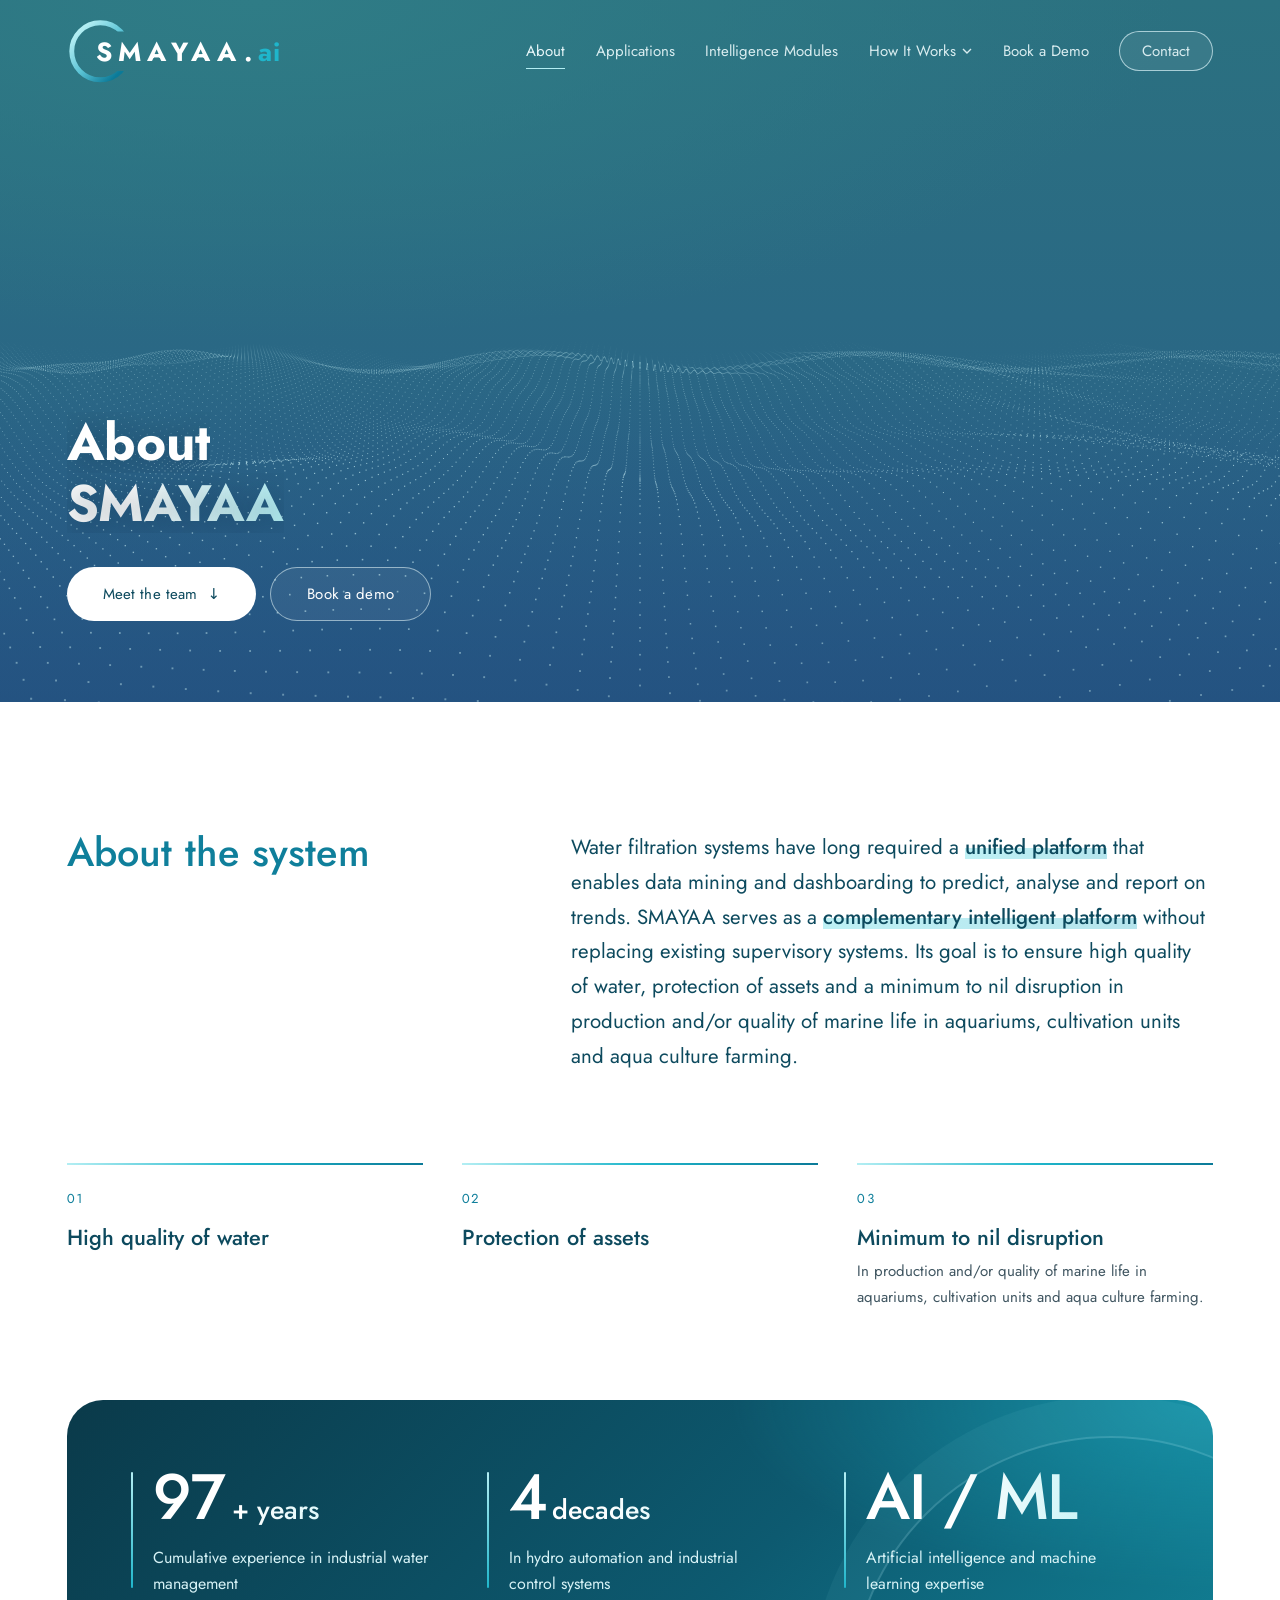
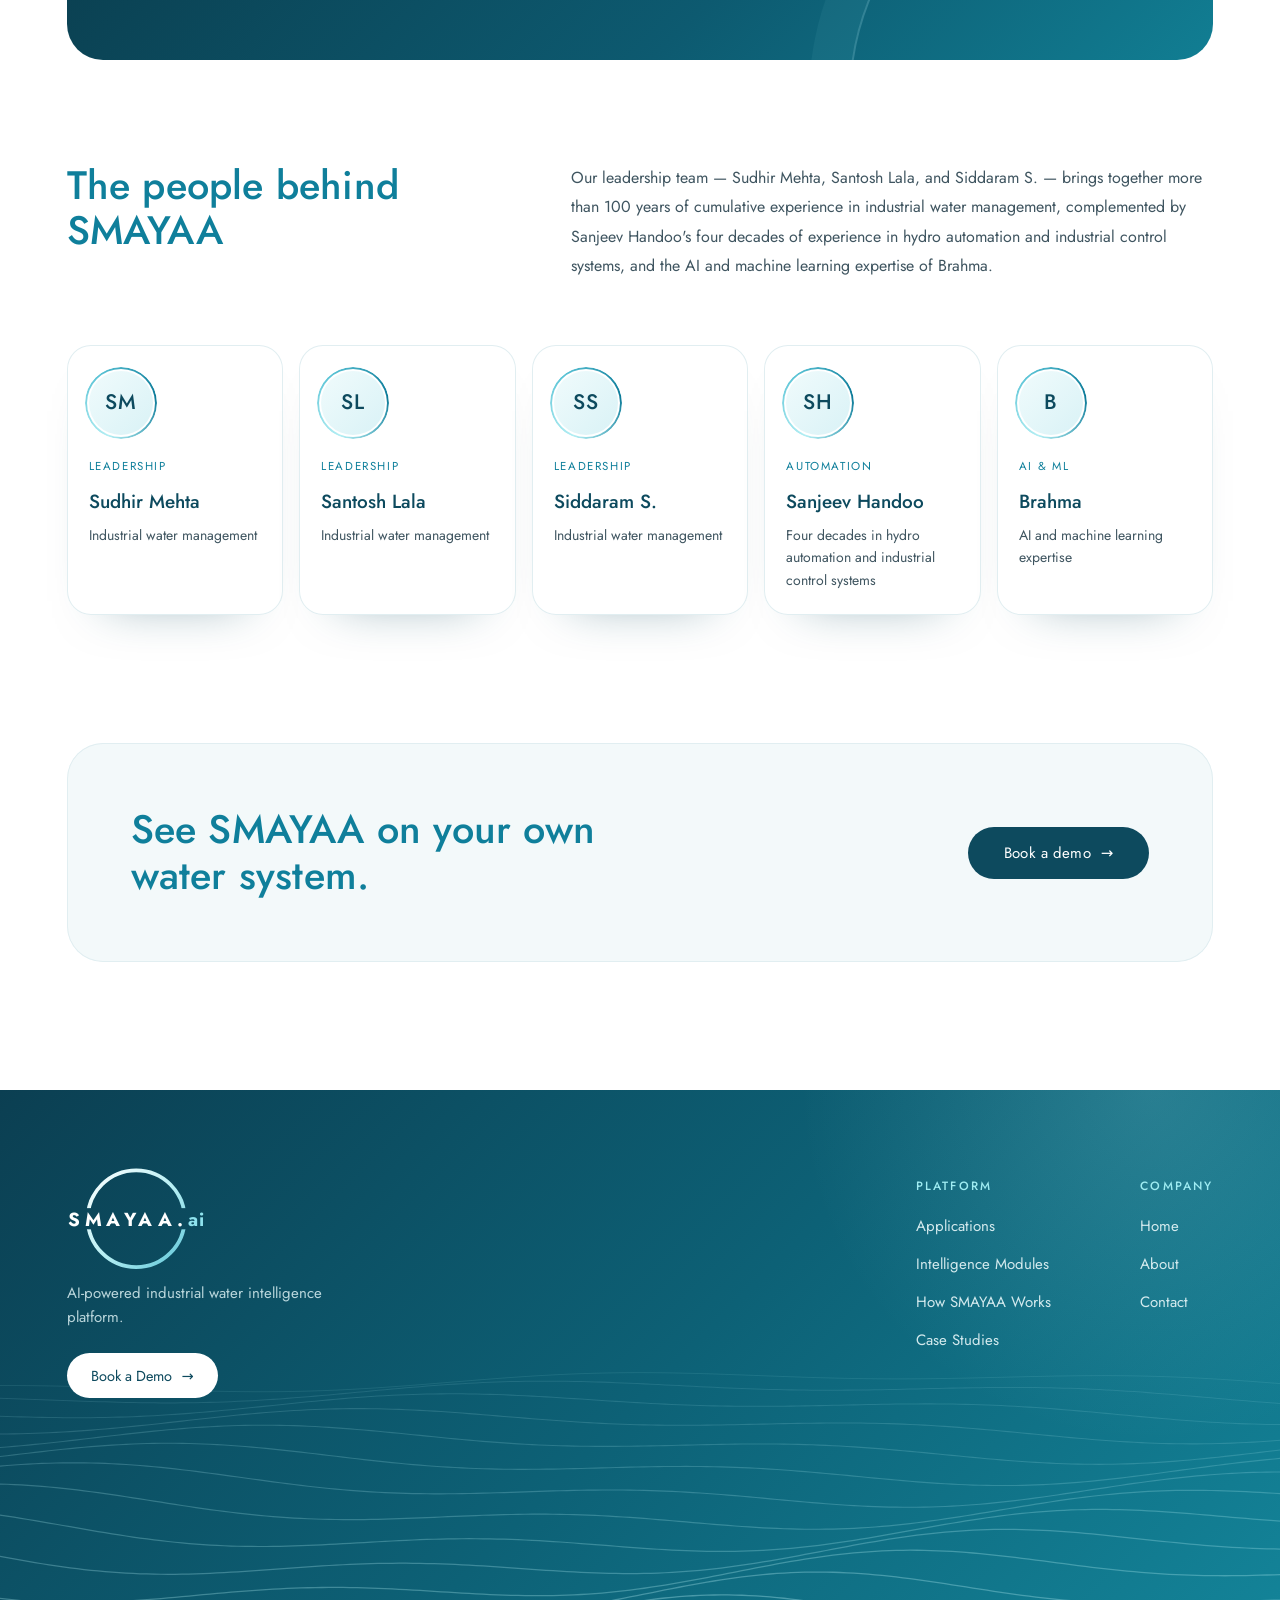
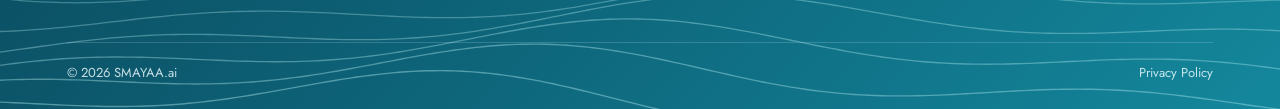
==== about.html @ d38f3992 "SMAYAA.ai website: full site build Pages: home, about, applications, intelligence modules, how it wo" ====
<!doctype html>
<html lang="en">
<head>
<meta charset="utf-8">
<meta name="viewport" content="width=device-width, initial-scale=1, viewport-fit=cover">
<title>About | The System And The People Behind SMAYAA | SMAYAA.ai</title>
<meta name="description" content="SMAYAA is a complementary intelligent platform for water systems, built by a team with more than 100 years of cumulative experience in industrial water management, four decades in hydro automation and industrial control, and AI and machine learning expertise.">
<meta name="robots" content="index, follow, max-image-preview:large">
<link rel="canonical" href="https://smayaa.ai/about">
<meta name="theme-color" content="#0d4a5e">
<meta property="og:type" content="website">
<meta property="og:site_name" content="SMAYAA.ai">
<meta property="og:title" content="About SMAYAA.ai | The System And The People Behind It">
<meta property="og:description" content="A complementary intelligent platform for water systems, and the team behind it.">
<meta property="og:url" content="https://smayaa.ai/about">
<meta name="twitter:card" content="summary_large_image">
<meta name="twitter:title" content="About SMAYAA.ai | The System And The People Behind It">
<meta name="twitter:description" content="A complementary intelligent platform for water systems, and the team behind it.">
<link rel="icon" href="data:image/svg+xml,%3Csvg xmlns='http://www.w3.org/2000/svg' viewBox='0 0 64 64'%3E%3Cdefs%3E%3ClinearGradient id='g' x1='0' y1='0' x2='1' y2='1'%3E%3Cstop offset='0' stop-color='%23b3eef3'/%3E%3Cstop offset='.5' stop-color='%235cc4d6'/%3E%3Cstop offset='1' stop-color='%230b7a98'/%3E%3C/linearGradient%3E%3C/defs%3E%3Ccircle cx='32' cy='32' r='26' fill='none' stroke='url(%23g)' stroke-width='8'/%3E%3C/svg%3E">
<link rel="preconnect" href="https://fonts.googleapis.com">
<link rel="preconnect" href="https://fonts.gstatic.com" crossorigin>
<link rel="stylesheet" href="https://fonts.googleapis.com/css2?family=Jost:wght@400;500;600&display=swap">
<script>document.documentElement.classList.add('js');</script>
<script type="application/ld+json">
{"@context":"https://schema.org","@graph":[
 {"@type":"WebPage","@id":"https://smayaa.ai/about","url":"https://smayaa.ai/about",
  "name":"About | SMAYAA.ai","isPartOf":{"@id":"https://smayaa.ai/#site"}},
 {"@type":"BreadcrumbList","itemListElement":[
  {"@type":"ListItem","position":1,"name":"Home","item":"https://smayaa.ai/"},
  {"@type":"ListItem","position":2,"name":"About","item":"https://smayaa.ai/about"}]}
]}
</script>
<link rel="stylesheet" href="assets/site.css?v=0da2af27">
<style>
.btn-light{background:#fff;color:var(--deep)}
.btn-light:hover{color:#fff}
.btn-ghost{background:rgba(255,255,255,.06);border:1px solid rgba(232,247,249,.55);-webkit-backdrop-filter:blur(8px);backdrop-filter:blur(8px)}
.btn-ghost::before{background:rgba(255,255,255,.14)}

/* ---------- hero ---------- */
.hero-sub{height:clamp(560px,78vh,760px);max-height:none}
.hero-sub .wrap{padding-bottom:clamp(56px,9vh,110px)}
.hero-sub h1{font-size:clamp(34px,4vw,64px);line-height:1.18}
.hero-sub h1 .w{display:block;width:max-content;max-width:100%}
.hero-sub h1 .w:nth-child(2) span{background:linear-gradient(90deg,#fff 30%,#b3eef3);-webkit-background-clip:text;background-clip:text;color:transparent}
.hero-sub h1 .w>span,.hero-sub .rise{animation:lineUp 1s var(--ease) both}
.hero-sub h1 .w:nth-child(2)>span{animation-delay:.08s}
.hero-sub .rise{animation-name:riseIn}
@keyframes lineUp{from{transform:translateY(105%)}to{transform:none}}
@keyframes riseIn{from{opacity:0;transform:translateY(16px)}to{opacity:1;transform:none}}
.hero-act{display:flex;flex-wrap:wrap;gap:14px;margin-top:34px;pointer-events:auto;animation-delay:.3s!important}

/* key phrases: a soft highlighter sweeps in once the text is on screen */
.hl{background:linear-gradient(90deg,rgba(179,238,243,.85),rgba(92,196,214,.45)) no-repeat 0 88%/0% 38%;transition:background-size 1.1s var(--ease) .45s;color:var(--deep);font-weight:500}
.rv.in .hl,html:not(.js) .hl{background-size:100% 38%}

/* ---------- about the system ---------- */
.ab{padding:clamp(80px,10vw,150px) 0 clamp(60px,7vw,110px)}
.ab-top{display:grid;grid-template-columns:minmax(0,.8fr) minmax(0,1.2fr);gap:clamp(28px,6vw,110px);align-items:start}
.ab-top h2{margin:0}
.ab-lead{margin:0;font-size:clamp(19px,1.6vw,25px);line-height:1.7;color:var(--deep)}
.goals{display:grid;grid-template-columns:repeat(3,minmax(0,1fr));gap:clamp(18px,3vw,48px);list-style:none;margin:clamp(56px,7vw,100px) 0 0;padding:0}
.goal{position:relative;padding-top:26px}
.goal::before,.goal::after{content:"";position:absolute;left:0;right:0;top:0;height:1.5px;background:#dcecef}
.goal::after{background:linear-gradient(90deg,#b3eef3,#1fb6cb,#0b7a98);transform:scaleX(0);transform-origin:left;transition:transform 1.2s var(--ease) .2s}
.goal.in::after,html:not(.js) .goal::after{transform:none}
.goal .n{display:block;font-size:13px;letter-spacing:.14em;color:var(--teal);margin-bottom:14px;font-variant-numeric:tabular-nums}
.goal h3{margin:0 0 8px;font-size:clamp(20px,1.7vw,26px);font-weight:500;color:var(--deep);line-height:1.25}
.goal p{margin:0;color:var(--muted);line-height:1.7;font-size:15px}
.goals .goal:nth-child(2){transition-delay:.12s}.goals .goal:nth-child(3){transition-delay:.24s}
.goals .goal:nth-child(2)::after{transition-delay:.32s}.goals .goal:nth-child(3)::after{transition-delay:.44s}

/* ---------- experience band ---------- */
.xb{padding:0 0 clamp(70px,8vw,120px)}
.xb-box{position:relative;overflow:hidden;isolation:isolate;border-radius:36px;padding:clamp(36px,5vw,72px);color:#fff;display:grid;grid-template-columns:repeat(3,minmax(0,1fr));gap:36px clamp(24px,4vw,64px);
  background:radial-gradient(70% 120% at 100% 0%,rgba(31,182,203,.5),transparent 60%),linear-gradient(135deg,#0a3a4a,#0d5a70 60%,#117e93)}
.xb-box::after{content:"";position:absolute;z-index:-1;width:520px;aspect-ratio:1;right:-160px;bottom:-300px;border-radius:50%;border:2px solid rgba(179,238,243,.22);box-shadow:0 0 0 40px rgba(179,238,243,.05)}
.xs{position:relative;padding-left:22px}
.xs::before{content:"";position:absolute;left:0;top:8px;bottom:8px;width:2px;border-radius:2px;background:linear-gradient(180deg,#b3eef3,#1fb6cb)}
.xs b{display:block;font-size:clamp(44px,5vw,76px);line-height:1.05;font-weight:500;letter-spacing:-.02em;font-variant-numeric:tabular-nums;
  background:linear-gradient(90deg,#fff 30%,#b3eef3);-webkit-background-clip:text;background-clip:text;color:transparent}
.xs b small{font-size:.42em;margin-left:6px;letter-spacing:0}
.xs>span{display:block;margin-top:14px;color:#d6f2f6;line-height:1.6;max-width:28ch}
.xb-box .xs:nth-child(2){transition-delay:.12s}.xb-box .xs:nth-child(3){transition-delay:.24s}

/* ---------- people ---------- */
.pp{padding:0 0 clamp(80px,10vw,140px)}
.pp-top{display:grid;grid-template-columns:minmax(0,.8fr) minmax(0,1.2fr);gap:clamp(28px,6vw,110px);align-items:start;margin-bottom:clamp(44px,5vw,72px)}
.pp-top h2{margin:0}
.pp-top p{margin:0;font-size:clamp(16px,1.25vw,19px);line-height:1.85;color:var(--muted)}
.team{display:grid;grid-template-columns:repeat(5,minmax(0,1fr));gap:16px;list-style:none;margin:0;padding:0}
.tm{position:relative;overflow:hidden;isolation:isolate;padding:26px 22px 24px;border-radius:24px;background:#fff;box-shadow:inset 0 0 0 1px #e1eef1,0 26px 50px -40px rgba(13,74,94,.5)}
html.js .tm.rv{transition:opacity .9s var(--ease),transform .9s var(--ease),box-shadow .5s}
.tm::before{content:"";position:absolute;inset:0;z-index:-1;opacity:0;transition:opacity .4s;background:radial-gradient(260px circle at var(--mx,50%) var(--my,0%),rgba(31,182,203,.14),transparent 70%)}
html.js .tm.rv.in:hover,.tm:hover{transform:translateY(-6px);box-shadow:inset 0 0 0 1px #b9e2ea,0 30px 50px -34px rgba(13,74,94,.55);transition-delay:0s}
.tm:hover::before{opacity:1}
.av{position:relative;width:64px;height:64px;border-radius:50%;display:grid;place-items:center;margin-bottom:22px;font-size:21px;font-weight:500;letter-spacing:.04em;color:var(--deep);background:linear-gradient(135deg,#f0fbfc,#d9f2f6)}
.av::after{content:"";position:absolute;inset:-4px;border-radius:50%;padding:2px;background:conic-gradient(from 200deg,#b3eef3,#5cc4d6,#0b7a98,#b3eef3);
  -webkit-mask:linear-gradient(#000 0 0) content-box,linear-gradient(#000 0 0);-webkit-mask-composite:xor;mask-composite:exclude;transition:transform 1.2s var(--ease)}
.tm:hover .av::after{transform:rotate(180deg)}
.tm h3{margin:0 0 6px;font-size:19px;font-weight:500;color:var(--deep)}
.tm .k{display:block;margin-bottom:12px;font-size:11.5px;letter-spacing:.14em;text-transform:uppercase;color:var(--teal)}
.tm p{margin:0;font-size:14px;line-height:1.6;color:var(--muted)}
.team .tm:nth-child(2){transition-delay:.08s}.team .tm:nth-child(3){transition-delay:.16s}.team .tm:nth-child(4){transition-delay:.24s}.team .tm:nth-child(5){transition-delay:.32s}

/* ---------- call to action ---------- */
.cta-band{padding:0 0 clamp(80px,10vw,140px)}
.cta-box{border-radius:36px;padding:clamp(36px,5vw,72px);display:flex;flex-wrap:wrap;align-items:center;justify-content:space-between;gap:24px 40px;background:var(--soft);box-shadow:inset 0 0 0 1px #e1eef1}
.cta-box h2{margin:0;max-width:22ch}

@media (max-width:1100px){.team{grid-template-columns:repeat(3,minmax(0,1fr))}}
@media (max-width:900px){
  .ab-top,.pp-top{grid-template-columns:1fr}
  .goals,.xb-box{grid-template-columns:1fr}
  .team{grid-template-columns:repeat(2,minmax(0,1fr))}
}
@media (max-width:560px){
  .hero-act .btn{flex:1;justify-content:center;white-space:nowrap;padding-inline:18px}
  .team{grid-template-columns:1fr}
  .xb-box,.cta-box{border-radius:26px}
}
@media (prefers-reduced-motion:reduce){.hl,.goal::after{transition:none}}
</style>
</head>
<body>
<a class="sr-only" href="#main">Skip to content</a>

<div id="stage" aria-hidden="true"><svg id="opener" viewBox="30 120 1340 1180" xmlns="http://www.w3.org/2000/svg" role="img" aria-label="SMAYAA.ai">
        <defs>
          <linearGradient id="gTeal" gradientUnits="userSpaceOnUse" x1="150" y1="0" x2="850" y2="0">
            <stop offset="0" stop-color="#34b3c8"/><stop offset="1" stop-color="#009db6"/>
          </linearGradient>
          <linearGradient id="gDark" gradientUnits="userSpaceOnUse" x1="150" y1="0" x2="500" y2="0">
            <stop offset="0" stop-color="#006d88"/><stop offset="1" stop-color="#0a88a4"/>
          </linearGradient>
          <!-- pale cyan at the top left, deepening to blue-teal at the bottom right -->
          <linearGradient id="gRing" gradientUnits="userSpaceOnUse" x1="300" y1="308" x2="1100" y2="1108">
            <stop offset="0" stop-color="#b3eef3"/><stop offset="0.5" stop-color="#5cc4d6"/><stop offset="1" stop-color="#0b7a98"/>
          </linearGradient>
          <clipPath id="clipU"><path id="clipUPath"/></clipPath>
          <clipPath id="clipL"><path id="clipLPath"/></clipPath>
          <mask id="ringMask" maskUnits="userSpaceOnUse" x="0" y="0" width="1400" height="1440">
            <rect x="0" y="0" width="1400" height="1440" fill="#fff"/>
            <rect id="gap" x="700" y="708" width="1400" height="0" fill="#000"/><rect id="gapL" x="0" y="708" width="700" height="0" fill="#000"/>
          </mask>
          <g id="shade">
            <circle cx="700" cy="708" r="572" fill="#75d8e0"/>
            <g id="shadeShift">
              <path id="waveA" fill="url(#gTeal)" d="M-300 0 L1700 0 L1700 425 L1180 425 C1000 395 900 385 830 392 C700 410 640 490 615 580 C595 660 585 760 560 860 C530 970 450 1028 320 1026 L-300 1022 Z"/>
              <path id="waveB" fill="url(#gDark)" d="M-300 0 L497 0 C488 260 492 400 490 470 C488 560 430 620 360 665 C300 700 200 722 -300 730 Z"/>
              <path id="darkest" fill="#00586e" d="M-300 0 L345 0 C340 220 290 320 160 335 L-300 335 Z"/>
            </g>
          </g>
        </defs>
        <g id="sphere">
          <g clip-path="url(#clipU)"><use href="#shade"/></g>
          
          <g id="lines" fill="none" stroke="#b6eff2" stroke-width="4" stroke-linecap="round"></g>
          <g id="dots" fill="#b6eff2"></g>
          
        </g>
        <circle id="ring" cx="700" cy="708" r="565" fill="none" stroke="url(#gRing)" stroke-width="44" mask="url(#ringMask)" opacity="0"/>
        <g id="wordWrap">
          <text x="700" y="768" text-anchor="middle" font-family="'Century Gothic', Jost, Futura, sans-serif" font-size="166" font-weight="700"><tspan fill="#0d4f66" letter-spacing="40">SMAYAA.</tspan><tspan fill="#1fb6cb" letter-spacing="6">ai</tspan></text>
        </g>
      </svg></div>

<header class="hdr" id="hdr">
  <div class="wrap">
    <a class="brand" href="/" aria-label="SMAYAA.ai home">
      <span id="brandSlot"></span>
      <img class="brand-static" src="[data-uri]" alt="SMAYAA.ai" width="140" height="42">
    </a>
    <button class="burger" id="burger" aria-label="Open menu" aria-expanded="false" aria-controls="nav"><span></span></button>
    <nav class="nav" id="nav" aria-label="Main">
      <a href="about" data-nav="about" aria-current="page">About</a>
      <a href="applications" data-nav="applications">Applications</a>
      <a href="modules" data-nav="modules">Intelligence Modules</a>
      <div class="dd" id="dd">
        <button aria-expanded="false" aria-haspopup="true">How It Works <svg viewBox="0 0 10 6" aria-hidden="true"><path d="M1 1l4 4 4-4" fill="none" stroke="currentColor" stroke-width="1.4"/></svg></button>
        <div class="dd-menu">
          <a href="how-it-works" data-nav="how-it-works">How SMAYAA Works</a>
          <a href="case-studies" data-nav="case-studies">Case Studies</a>
        </div>
      </div>
      <a href="book-a-demo" data-nav="book-a-demo" data-demo>Book a Demo</a>
      <a class="pill" href="contact" data-nav="contact">Contact</a>
    </nav>
  </div>
</header>

<main id="main">
  <section class="hero hero-sub" id="top" aria-labelledby="hero-title">
    <canvas id="net" aria-hidden="true"></canvas>
    <div class="wrap">
      <h1 id="hero-title"><span class="w"><span>About</span></span> <span class="w"><span>SMAYAA</span></span></h1>
      <div class="hero-act rise">
        <a class="btn btn-light" href="#people">Meet the team <span class="arr" aria-hidden="true">↓</span></a>
        <a class="btn btn-ghost" href="book-a-demo" data-demo>Book a demo</a>
      </div>
    </div>
  </section>

  <section class="ab" id="system" aria-labelledby="ab-title">
    <div class="wrap">
      <div class="ab-top">
        <h2 id="ab-title" class="rv">About the system</h2>
        <p class="ab-lead rv">Water filtration systems have long required a <span class="hl">unified platform</span> that enables data mining and dashboarding to predict, analyse and report on trends. SMAYAA serves as a <span class="hl">complementary intelligent platform</span> without replacing existing supervisory systems. Its goal is to ensure high quality of water, protection of assets and a minimum to nil disruption in production and/or quality of marine life in aquariums, cultivation units and aqua culture farming.</p>
      </div>
      <ol class="goals">
        <li class="goal rv"><span class="n">01</span><h3>High quality of water</h3></li>
        <li class="goal rv"><span class="n">02</span><h3>Protection of assets</h3></li>
        <li class="goal rv"><span class="n">03</span><h3>Minimum to nil disruption</h3><p>In production and/or quality of marine life in aquariums, cultivation units and aqua culture farming.</p></li>
      </ol>
    </div>
  </section>

  <section class="xb" aria-label="Experience">
    <div class="wrap">
      <div class="xb-box">
        <div class="xs rv"><b><span data-count="100">100</span><small>+ years</small></b><span>Cumulative experience in industrial water management</span></div>
        <div class="xs rv"><b><span data-count="4">4</span><small>decades</small></b><span>In hydro automation and industrial control systems</span></div>
        <div class="xs rv"><b>AI&nbsp;/&nbsp;ML</b><span>Artificial intelligence and machine learning expertise</span></div>
      </div>
    </div>
  </section>

  <section class="pp" id="people" aria-labelledby="pp-title">
    <div class="wrap">
      <div class="pp-top">
        <h2 id="pp-title" class="rv">The people behind SMAYAA</h2>
        <p class="rv">Our leadership team — Sudhir Mehta, Santosh Lala, and Siddaram S. — brings together more than 100 years of cumulative experience in industrial water management, complemented by Sanjeev Handoo's four decades of experience in hydro automation and industrial control systems, and the AI and machine learning expertise of Brahma.</p>
      </div>
      <ul class="team">
        <li class="tm rv"><span class="av" aria-hidden="true">SM</span><span class="k">Leadership</span><h3>Sudhir Mehta</h3><p>Industrial water management</p></li>
        <li class="tm rv"><span class="av" aria-hidden="true">SL</span><span class="k">Leadership</span><h3>Santosh Lala</h3><p>Industrial water management</p></li>
        <li class="tm rv"><span class="av" aria-hidden="true">SS</span><span class="k">Leadership</span><h3>Siddaram S.</h3><p>Industrial water management</p></li>
        <li class="tm rv"><span class="av" aria-hidden="true">SH</span><span class="k">Automation</span><h3>Sanjeev Handoo</h3><p>Four decades in hydro automation and industrial control systems</p></li>
        <li class="tm rv"><span class="av" aria-hidden="true">B</span><span class="k">AI &amp; ML</span><h3>Brahma</h3><p>AI and machine learning expertise</p></li>
      </ul>
    </div>
  </section>

  <section class="cta-band" aria-labelledby="cta-title">
    <div class="wrap">
      <div class="cta-box rv">
        <h2 id="cta-title">See SMAYAA on your own water system.</h2>
        <a class="btn" href="book-a-demo" data-demo>Book a demo <span class="arr" aria-hidden="true">→</span></a>
      </div>
    </div>
  </section>
</main>

<footer class="foot" id="contact">
  <canvas class="foot-wave" id="footWave" aria-hidden="true"></canvas>
  <div class="wrap">
    <div class="foot-top">
      <div class="foot-brand">
        <svg class="foot-logo" viewBox="0 0 440 300" role="img" aria-label="SMAYAA.ai">
          <defs>
            <linearGradient id="fRing" x1="0" y1="0" x2="1" y2="1"><stop offset="0" stop-color="#ffffff"/><stop offset=".55" stop-color="#b3eef3"/><stop offset="1" stop-color="#5cc4d6"/></linearGradient>
            <mask id="fGap" maskUnits="userSpaceOnUse" x="0" y="0" width="440" height="300"><rect width="440" height="300" fill="#fff"/><rect x="0" y="122" width="440" height="56" fill="#000"/></mask>
          </defs>
          <circle cx="220" cy="150" r="128" fill="none" stroke="url(#fRing)" stroke-width="10" mask="url(#fGap)"/>
          <text x="220" y="168" text-anchor="middle" font-family="'Century Gothic', Jost, Futura, sans-serif" font-size="50" font-weight="700"><tspan fill="#fff" letter-spacing="12">SMAYAA.</tspan><tspan fill="#8fe3ee" letter-spacing="2">ai</tspan></text>
        </svg>
        <p>AI-powered industrial water intelligence platform.</p>
        <a class="foot-cta" href="book-a-demo" data-demo>Book a Demo <span aria-hidden="true">→</span></a>
      </div>
      <nav class="foot-nav" aria-label="Footer">
        <div>
          <h2>Platform</h2>
          <a href="applications">Applications</a>
          <a href="modules">Intelligence Modules</a>
          <a href="how-it-works">How SMAYAA Works</a>
          <a href="case-studies">Case Studies</a>
        </div>
        <div>
          <h2>Company</h2>
          <a href="/">Home</a>
          <a href="about">About</a>
          <a href="contact">Contact</a>
        </div>
      </nav>
    </div>
    <div class="foot-bot"><span>© 2026 SMAYAA.ai</span><a href="#contact">Privacy Policy</a></div>
  </div>
</footer>


<script src="assets/site.js?v=b1d422b8" defer></script>
<script src="assets/net.js?v=be59d167" defer></script>
<script src="assets/about.js?v=1290c23f" defer></script>
<script src="assets/logo.js?v=650fa6c9" defer></script>
</body>
</html>
---- assets/site.css ----
@font-face{font-family:Jost;font-weight:700;font-style:normal;src:url([data-uri]) format('woff2')}
:root{
  --ink:#16323d; --muted:#3f5560; --teal:#0f7f9b; --teal-2:#1fb6cb; --pale:#b3eef3; --line:#8fd6e1;
  --deep:#0d4a5e; --deeper:#0a3a4a; --bg:#fff; --soft:#f3f9fa;
  --pad:clamp(16px,5.2vw,88px); --max:1440px;
  --ease:cubic-bezier(.22,.8,.22,1);
}
*{box-sizing:border-box}
html{scroll-behavior:smooth;-webkit-text-size-adjust:100%}
body{margin:0;background:var(--bg);color:var(--ink);font:400 16px/1.6 Jost,'Century Gothic',Futura,system-ui,sans-serif;-webkit-font-smoothing:antialiased;overflow-x:hidden}
img,svg{display:block;max-width:100%}
a{color:inherit;text-decoration:none}
button{font:inherit;color:inherit;background:none;border:0;cursor:pointer}
:focus-visible{outline:2px solid var(--teal-2);outline-offset:3px;border-radius:6px}
.sr-only{position:absolute;width:1px;height:1px;overflow:hidden;clip:rect(0 0 0 0);white-space:nowrap}
.wrap{max-width:var(--max);margin:0 auto;padding-inline:var(--pad)}
h2{font-weight:500;font-size:clamp(28px,3.1vw,46px);line-height:1.15;color:var(--teal);margin:0 0 clamp(28px,4vw,56px);letter-spacing:.005em}
section{position:relative}

/* ---------- loader ---------- */
#loader{position:fixed;inset:0;background:#fff;z-index:90;display:none}
#stage{position:fixed;z-index:95;left:50%;top:50%;width:0;height:0;display:none;pointer-events:none;will-change:left,top,width,height}
#stage svg,#brandSlot svg{width:100%;height:100%}
html.js.loading #loader,html.js #stage{display:block}
html.js.loading{overflow:hidden}
html.js.loading body{overflow:hidden}
#loader .skip{position:absolute;right:20px;bottom:18px;font-size:12px;letter-spacing:.18em;text-transform:uppercase;color:#7b95a0;opacity:0;animation:fadeIn .6s 1.2s forwards}
@keyframes fadeIn{to{opacity:1}}
#opener tspan{transition:fill .7s ease}
#opener.on-dark tspan:first-child{fill:#fff}

/* ---------- header ---------- */
.hdr{position:fixed;inset:0 0 auto;z-index:50;transition:background .4s,box-shadow .4s,backdrop-filter .4s}
.hdr .wrap{display:flex;align-items:center;justify-content:space-between;height:clamp(72px,8vw,104px);transition:height .4s var(--ease)}
.hdr.scrolled{background:rgba(9,58,74,.72);backdrop-filter:blur(14px) saturate(1.3);-webkit-backdrop-filter:blur(14px) saturate(1.3);box-shadow:0 8px 30px rgba(4,30,40,.18)}
.hdr.scrolled .wrap{height:68px}
.brand{display:flex;height:clamp(46px,5.2vw,76px);transition:height .4s var(--ease)}
.hdr.scrolled .brand{height:50px}
#brandSlot{display:block;height:100%;aspect-ratio:3.32}
html:not(.js) #brandSlot{display:none}
.brand-static{display:none;height:100%;width:auto}
html:not(.js) .brand-static{display:block}
.nav{display:flex;align-items:center;gap:clamp(14px,2.4vw,40px);font-size:15px;color:#e8f7f9}
.nav>a,.nav .dd>button{position:relative;padding:8px 0;opacity:.92;transition:opacity .2s}
.nav>a::after,.nav .dd>button::after{content:"";position:absolute;left:0;right:0;bottom:2px;height:1.5px;background:var(--pale);transform:scaleX(0);transform-origin:left;transition:transform .35s var(--ease)}
.nav>a:hover::after,.nav .dd>button:hover::after,.nav .dd.open>button::after{transform:scaleX(1)}
.nav>a:hover{opacity:1}
.nav .pill{padding:7px 22px;border:1px solid rgba(220,245,248,.75);border-radius:999px;background:rgba(255,255,255,.08);transition:background .25s,color .25s}
.nav .pill::after{display:none}
.nav .pill:hover,.nav .pill[aria-current=page]{background:#fff;color:var(--deep)}
.dd{position:relative}
.dd>button{display:flex;align-items:center;gap:6px}
.dd>button svg{width:10px;transition:transform .3s}
.dd.open>button svg{transform:rotate(180deg)}
.dd-menu{position:absolute;top:calc(100% + 10px);left:50%;translate:-50% 0;min-width:220px;padding:8px;border-radius:14px;background:#fff;color:var(--ink);box-shadow:0 18px 50px rgba(4,40,55,.22);opacity:0;visibility:hidden;transform:translateY(-6px);transition:.25s var(--ease)}
.dd.open .dd-menu{opacity:1;visibility:visible;transform:none}
.dd-menu a{display:block;padding:10px 14px;border-radius:9px;font-size:14px}
.dd-menu a:hover{background:var(--soft);color:var(--teal)}
.nav>*{transition:opacity .6s var(--ease),transform .6s var(--ease)}
html.js:not(.ready) .hdr .nav>*{opacity:0;transform:translateY(-8px)}
html.ready .nav>*:nth-child(2){transition-delay:.06s}html.ready .nav>*:nth-child(3){transition-delay:.12s}
html.ready .nav>*:nth-child(4){transition-delay:.18s}html.ready .nav>*:nth-child(5){transition-delay:.24s}html.ready .nav>*:nth-child(6){transition-delay:.3s}
.burger{display:none;width:44px;height:44px;border-radius:50%;border:1px solid rgba(220,245,248,.6);place-items:center}
.burger span,.burger span::before,.burger span::after{display:block;width:18px;height:1.6px;background:#fff;position:relative;transition:.3s}
.burger span::before,.burger span::after{content:"";position:absolute;left:0}
.burger span::before{top:-6px}.burger span::after{top:6px}
.menu-open .burger span{background:transparent}
.menu-open .burger span::before{top:0;transform:rotate(45deg)}
.menu-open .burger span::after{top:0;transform:rotate(-45deg)}
@media (max-width:920px){
  .burger{display:grid}
  .nav{position:fixed;inset:0;z-index:-1;flex-direction:column;justify-content:center;gap:22px;font-size:22px;background:linear-gradient(160deg,#0b4457,#0d6b80);clip-path:circle(0 at calc(100% - 40px) 40px);transition:clip-path .6s var(--ease)}
  .menu-open .nav{clip-path:circle(150% at calc(100% - 40px) 40px)}
  .dd-menu{position:static;translate:none;box-shadow:none;background:transparent;color:#e8f7f9;display:none;text-align:center}
  .dd.open .dd-menu{display:block}
  .dd-menu a:hover{background:rgba(255,255,255,.1);color:#fff}
  .dd>button{margin:0 auto}
  .dd-menu a{font-size:17px}
  .nav .dd-menu a[aria-current=page]{color:#9fecf2}
}

/* ---------- hero ---------- */
.hero{height:100vh;height:100svh;min-height:560px;max-height:1100px;color:#fff;overflow:hidden;
  background:radial-gradient(120% 80% at 20% 0%,#2f7c86 0%,transparent 60%),linear-gradient(180deg,#2b7180 0%,#2a6984 45%,#2b5d8c 100%)}
#net{position:absolute;inset:0;width:100%;height:100%;pointer-events:none}
.hero::after{content:"";position:absolute;inset:auto 0 0;height:45%;background:linear-gradient(180deg,transparent,rgba(30,74,120,.55));pointer-events:none}
.hero .wrap{position:relative;z-index:2;height:100%;display:flex;flex-direction:column;justify-content:flex-end;padding-bottom:clamp(64px,12vh,150px);pointer-events:none}
.hero h1{margin:0;max-width:30em;font-weight:700;font-size:clamp(30px,3.5vw,58px);line-height:1.22;letter-spacing:-.005em;color:#fff;text-shadow:0 4px 30px rgba(5,40,60,.35)}
/* the last phrase rotates: machine learning -> predictive analytics -> engineering intelligence */
.hero .rot{display:inline-grid;vertical-align:bottom;overflow:hidden;padding-bottom:.08em;margin-bottom:-.08em}
.hero .rw{grid-area:1/1;color:#9fecf2;text-shadow:0 4px 26px rgba(5,40,60,.35);white-space:nowrap;transform:translateY(105%);opacity:0;transition:transform .5s var(--ease),opacity .3s}
.hero .rw.on{transform:none;opacity:1}
.hero .rw.out{transform:translateY(-105%);opacity:0}
.hero .hint{margin-top:18px;font-size:13px;letter-spacing:.2em;text-transform:uppercase;color:rgba(225,247,250,.7)}
.hero h1 .w{display:inline-block;overflow:hidden;vertical-align:bottom}
.hero h1 .w>span{display:inline-block;transform:translateY(105%);transition:transform 1s var(--ease)}
html.ready .hero h1 .w>span,html:not(.js) .hero h1 .w>span{transform:none}
.scroll-cue{position:absolute;right:var(--pad);bottom:clamp(64px,11vh,150px);z-index:2;width:26px;height:42px;border:1.5px solid rgba(225,247,250,.7);border-radius:14px}
.scroll-cue::after{content:"";position:absolute;left:50%;top:8px;width:3px;height:8px;margin-left:-1.5px;border-radius:2px;background:#fff;animation:cue 1.8s infinite}
@media (max-width:600px){.scroll-cue{display:none}}
.menu-open .hdr{backdrop-filter:none;-webkit-backdrop-filter:none}
@keyframes cue{0%{opacity:0;transform:translateY(0)}30%{opacity:1}100%{opacity:0;transform:translateY(14px)}}

/* ---------- buttons ---------- */
.btn{display:inline-flex;align-items:center;gap:10px;padding:14px 36px;border-radius:999px;background:var(--deep);color:#fff;font-size:15px;letter-spacing:.01em;position:relative;overflow:hidden;isolation:isolate;transition:transform .3s var(--ease),box-shadow .3s}
.btn::before{content:"";position:absolute;inset:0;z-index:-1;background:linear-gradient(110deg,#0b7a98,#1fb6cb);transform:translateX(-101%);transition:transform .5s var(--ease)}
.btn:hover{transform:translateY(-2px);box-shadow:0 12px 30px rgba(13,74,94,.28)}
.btn:hover::before{transform:none}
.btn .arr{transition:transform .3s var(--ease)}
.btn:hover .arr{transform:translateX(4px)}

/* ---------- footer ---------- */
.foot{color:#e8f7f9;background:linear-gradient(135deg,#0b3f52 0%,#0d6176 50%,#14879c 100%);padding:clamp(60px,7vw,110px) 0 26px;position:relative;overflow:hidden;isolation:isolate}
.foot::before{content:"";position:absolute;z-index:-1;width:60vw;aspect-ratio:1;right:-20vw;top:-30vw;border-radius:50%;background:radial-gradient(circle,rgba(179,238,243,.16),transparent 65%);pointer-events:none}
.foot-wave{position:absolute;z-index:-1;left:0;bottom:0;width:100%;height:clamp(220px,30vw,380px);display:block}
.foot-top{display:grid;grid-template-columns:minmax(0,1fr) auto;gap:48px clamp(30px,8vw,140px);align-items:start;padding-bottom:clamp(150px,19vw,260px)}
.foot-logo{display:block;width:clamp(140px,13vw,190px);margin:-18px 0 6px -14px}
.foot-brand p{margin:0 0 24px;max-width:30ch;font-size:15px;line-height:1.6;color:rgba(223,244,247,.82)}
.foot-cta{display:inline-flex;align-items:center;gap:10px;padding:11px 24px;border-radius:999px;font-size:14.5px;color:var(--deep);background:#fff;transition:transform .3s var(--ease),box-shadow .3s}
.foot-cta span{transition:transform .3s var(--ease)}
.foot-cta:hover{transform:translateY(-2px);box-shadow:0 14px 30px -12px rgba(2,25,35,.55)}
.foot-cta:hover span{transform:translateX(4px)}
.foot-nav{display:grid;grid-template-columns:repeat(2,auto);gap:30px clamp(40px,7vw,120px)}
.foot-nav div{display:flex;flex-direction:column;align-items:flex-start;gap:14px}
.foot-nav h2{margin:0 0 6px;font-size:12px;font-weight:500;letter-spacing:.18em;text-transform:uppercase;color:#9fecf2}
.foot-nav a{position:relative;font-size:15px;opacity:.9;transition:opacity .2s}
.foot-nav a::after{content:"";position:absolute;left:0;right:0;bottom:-3px;height:1px;background:currentColor;transform:scaleX(0);transform-origin:left;transition:transform .35s var(--ease)}
.foot-nav a:hover{opacity:1}
.foot-nav a:hover::after{transform:none}
.foot-bot{position:relative;display:flex;justify-content:space-between;gap:20px;padding-top:20px;border-top:1px solid rgba(223,244,247,.18);font-size:13px;color:rgba(232,247,249,.85)}
.foot-bot a:hover{color:#fff}
@media (max-width:820px){.foot-top{grid-template-columns:1fr}}


/* ---------- reveal ---------- */
html.js .rv{opacity:0;transform:translateY(28px);transition:opacity .9s var(--ease),transform .9s var(--ease)}
html.js .rv.in{opacity:1;transform:none}
@media (prefers-reduced-motion:reduce){
  *,*::before,*::after{animation-duration:.01ms!important;animation-iteration-count:1!important;transition-duration:.01ms!important;scroll-behavior:auto!important}
  html.js.loading #loader{display:none}
  html.js #stage{visibility:hidden}
  html.js.loading,html.js.loading body{overflow:auto}
}
.cv{content-visibility:auto;contain-intrinsic-size:auto 900px}
.nav>a[aria-current=page]{opacity:1}.nav>a[aria-current=page]::after{transform:scaleX(1)}
.nav .dd:has([aria-current=page])>button{opacity:1}.nav .dd:has([aria-current=page])>button::after{transform:scaleX(1)}
.dd-menu a[aria-current=page]{color:var(--teal);font-weight:500}
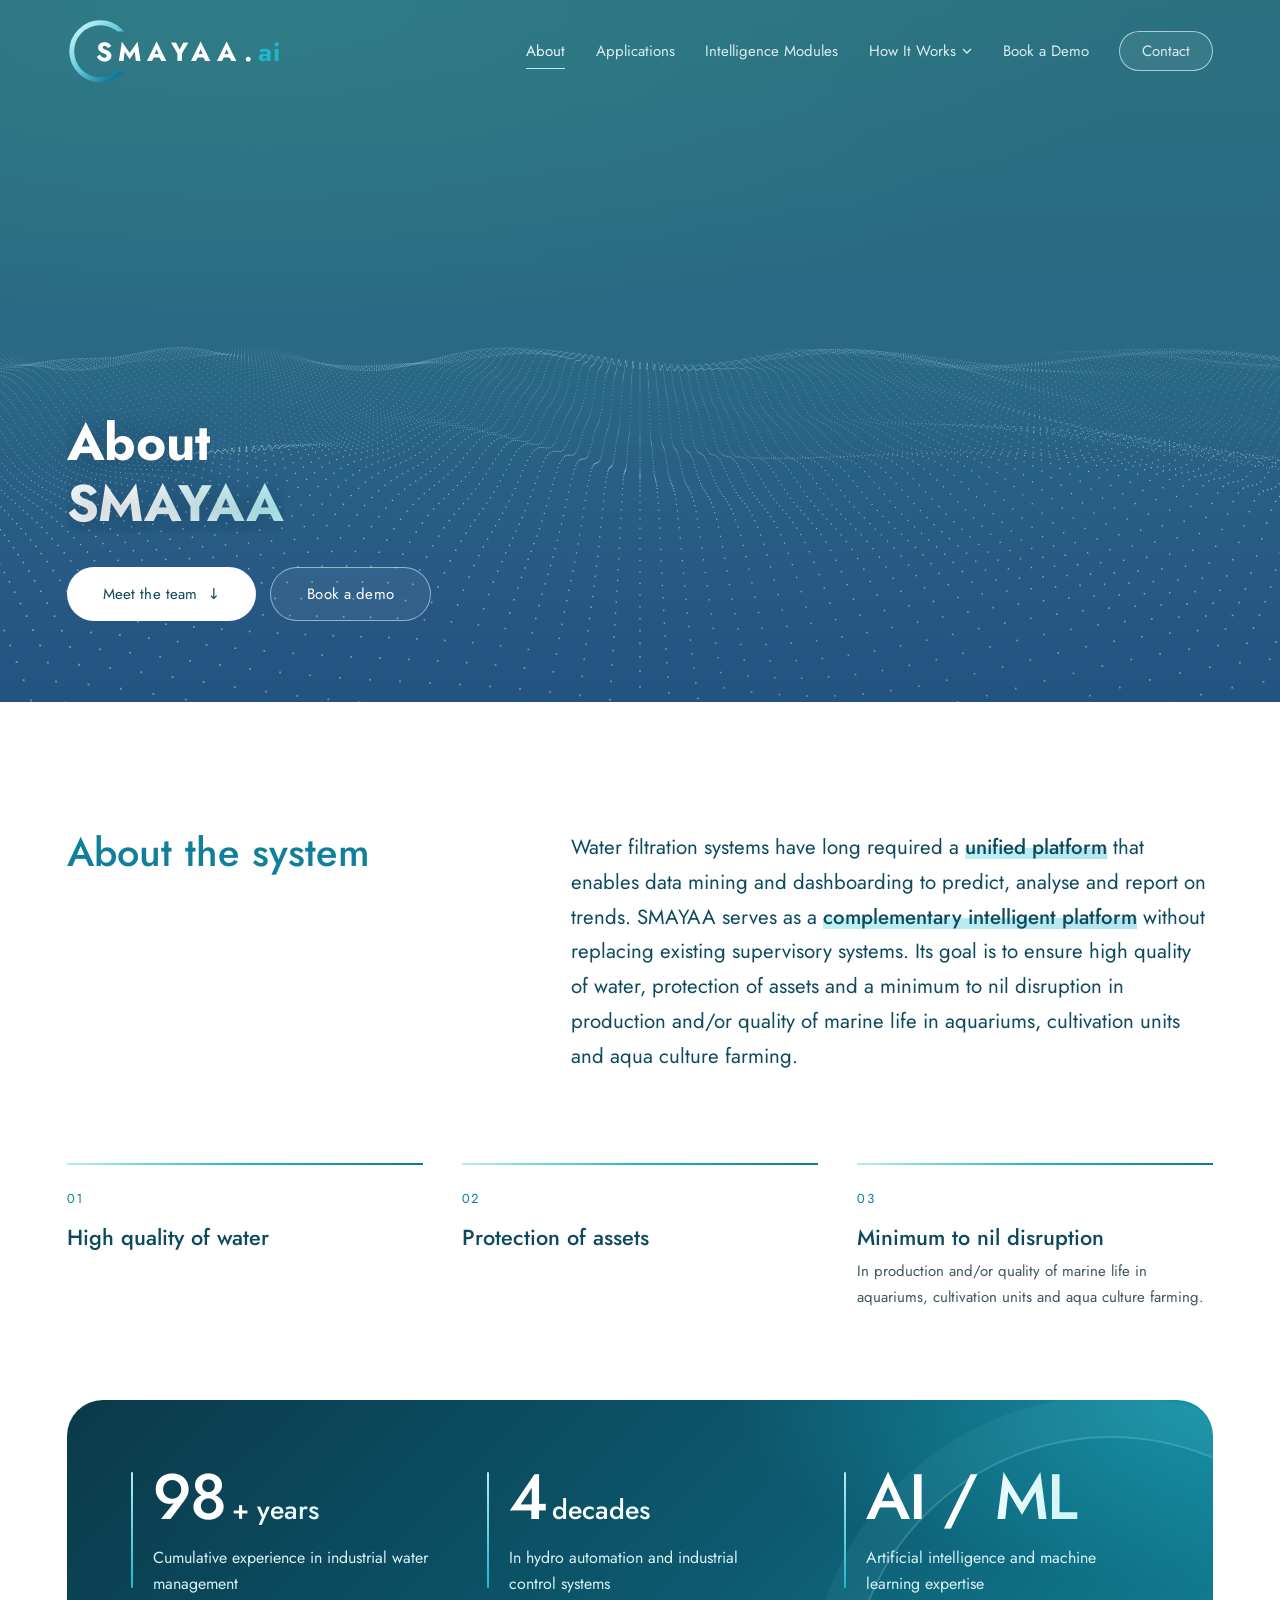
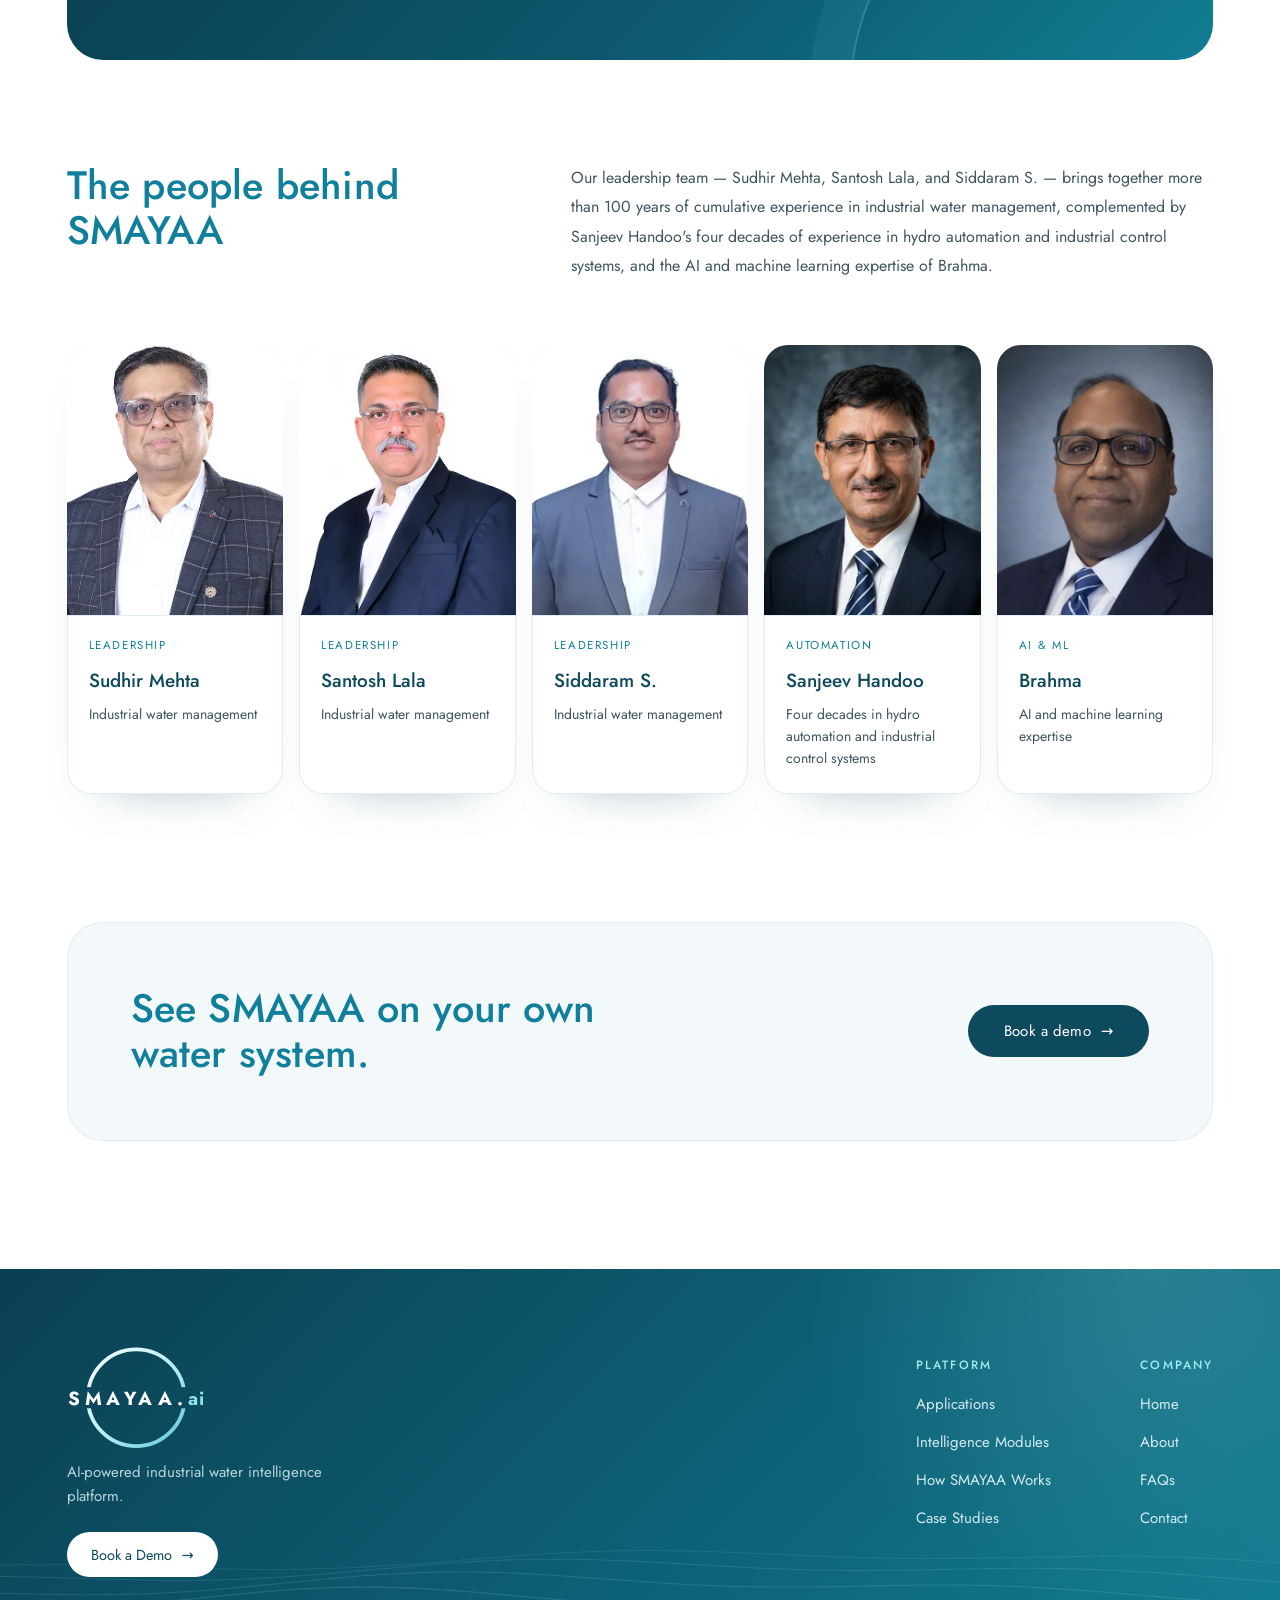
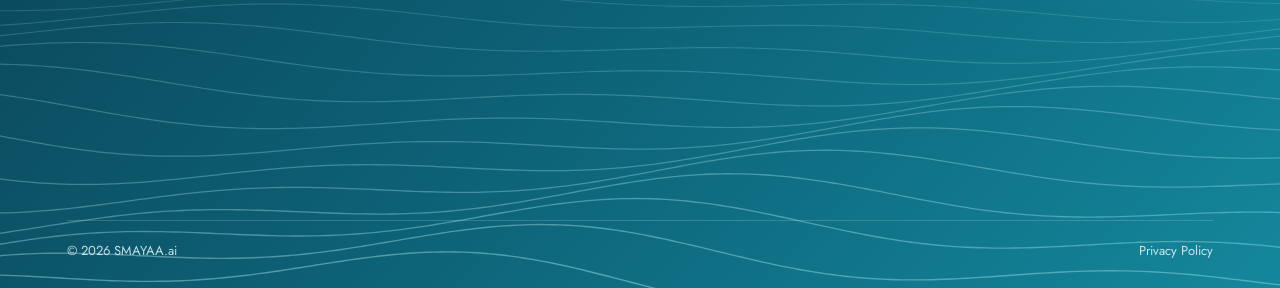
==== commit a75bc187: "Team photos on About; new FAQ page - About: the five team cards now show portrait photos instead of " ====
--- a/about.html
+++ b/about.html
@@ -94,10 +94,10 @@
 .tm::before{content:"";position:absolute;inset:0;z-index:-1;opacity:0;transition:opacity .4s;background:radial-gradient(260px circle at var(--mx,50%) var(--my,0%),rgba(31,182,203,.14),transparent 70%)}
 html.js .tm.rv.in:hover,.tm:hover{transform:translateY(-6px);box-shadow:inset 0 0 0 1px #b9e2ea,0 30px 50px -34px rgba(13,74,94,.55);transition-delay:0s}
 .tm:hover::before{opacity:1}
-.av{position:relative;width:64px;height:64px;border-radius:50%;display:grid;place-items:center;margin-bottom:22px;font-size:21px;font-weight:500;letter-spacing:.04em;color:var(--deep);background:linear-gradient(135deg,#f0fbfc,#d9f2f6)}
-.av::after{content:"";position:absolute;inset:-4px;border-radius:50%;padding:2px;background:conic-gradient(from 200deg,#b3eef3,#5cc4d6,#0b7a98,#b3eef3);
-  -webkit-mask:linear-gradient(#000 0 0) content-box,linear-gradient(#000 0 0);-webkit-mask-composite:xor;mask-composite:exclude;transition:transform 1.2s var(--ease)}
-.tm:hover .av::after{transform:rotate(180deg)}
+.tm .ph{display:block;margin:-26px -22px 20px;aspect-ratio:4/5;overflow:hidden;background:linear-gradient(180deg,#eef7f9,#dbeff3)}
+.tm .ph img{display:block;width:100%;height:100%;object-fit:cover;object-position:50% 12%;transition:transform .9s var(--ease)}
+.tm:hover .ph img{transform:scale(1.045)}
+.tm .ph::after{content:"";position:absolute;left:0;right:0;top:0;aspect-ratio:4/5;pointer-events:none;box-shadow:inset 0 -1px 0 #e1eef1}
 .tm h3{margin:0 0 6px;font-size:19px;font-weight:500;color:var(--deep)}
 .tm .k{display:block;margin-bottom:12px;font-size:11.5px;letter-spacing:.14em;text-transform:uppercase;color:var(--teal)}
 .tm p{margin:0;font-size:14px;line-height:1.6;color:var(--muted)}
@@ -232,11 +232,11 @@
         <p class="rv">Our leadership team — Sudhir Mehta, Santosh Lala, and Siddaram S. — brings together more than 100 years of cumulative experience in industrial water management, complemented by Sanjeev Handoo's four decades of experience in hydro automation and industrial control systems, and the AI and machine learning expertise of Brahma.</p>
       </div>
       <ul class="team">
-        <li class="tm rv"><span class="av" aria-hidden="true">SM</span><span class="k">Leadership</span><h3>Sudhir Mehta</h3><p>Industrial water management</p></li>
-        <li class="tm rv"><span class="av" aria-hidden="true">SL</span><span class="k">Leadership</span><h3>Santosh Lala</h3><p>Industrial water management</p></li>
-        <li class="tm rv"><span class="av" aria-hidden="true">SS</span><span class="k">Leadership</span><h3>Siddaram S.</h3><p>Industrial water management</p></li>
-        <li class="tm rv"><span class="av" aria-hidden="true">SH</span><span class="k">Automation</span><h3>Sanjeev Handoo</h3><p>Four decades in hydro automation and industrial control systems</p></li>
-        <li class="tm rv"><span class="av" aria-hidden="true">B</span><span class="k">AI &amp; ML</span><h3>Brahma</h3><p>AI and machine learning expertise</p></li>
+        <li class="tm rv"><span class="ph"><img src="img/team-sudhir-mehta.webp" width="234" height="293" loading="lazy" decoding="async" alt="Sudhir Mehta"></span><span class="k">Leadership</span><h3>Sudhir Mehta</h3><p>Industrial water management</p></li>
+        <li class="tm rv"><span class="ph"><img src="img/team-santosh-lala.webp" width="235" height="294" loading="lazy" decoding="async" alt="Santosh Lala"></span><span class="k">Leadership</span><h3>Santosh Lala</h3><p>Industrial water management</p></li>
+        <li class="tm rv"><span class="ph"><img src="img/team-siddaram-s.webp" width="235" height="294" loading="lazy" decoding="async" alt="Siddaram S."></span><span class="k">Leadership</span><h3>Siddaram S.</h3><p>Industrial water management</p></li>
+        <li class="tm rv"><span class="ph"><img src="img/team-sanjeev-handoo.webp" width="480" height="600" loading="lazy" decoding="async" alt="Sanjeev Handoo"></span><span class="k">Automation</span><h3>Sanjeev Handoo</h3><p>Four decades in hydro automation and industrial control systems</p></li>
+        <li class="tm rv"><span class="ph"><img src="img/team-brahma.webp" width="480" height="600" loading="lazy" decoding="async" alt="Brahma"></span><span class="k">AI &amp; ML</span><h3>Brahma</h3><p>AI and machine learning expertise</p></li>
       </ul>
     </div>
   </section>
@@ -279,6 +279,7 @@
           <h2>Company</h2>
           <a href="/">Home</a>
           <a href="about">About</a>
+          <a href="faq">FAQs</a>
           <a href="contact">Contact</a>
         </div>
       </nav>
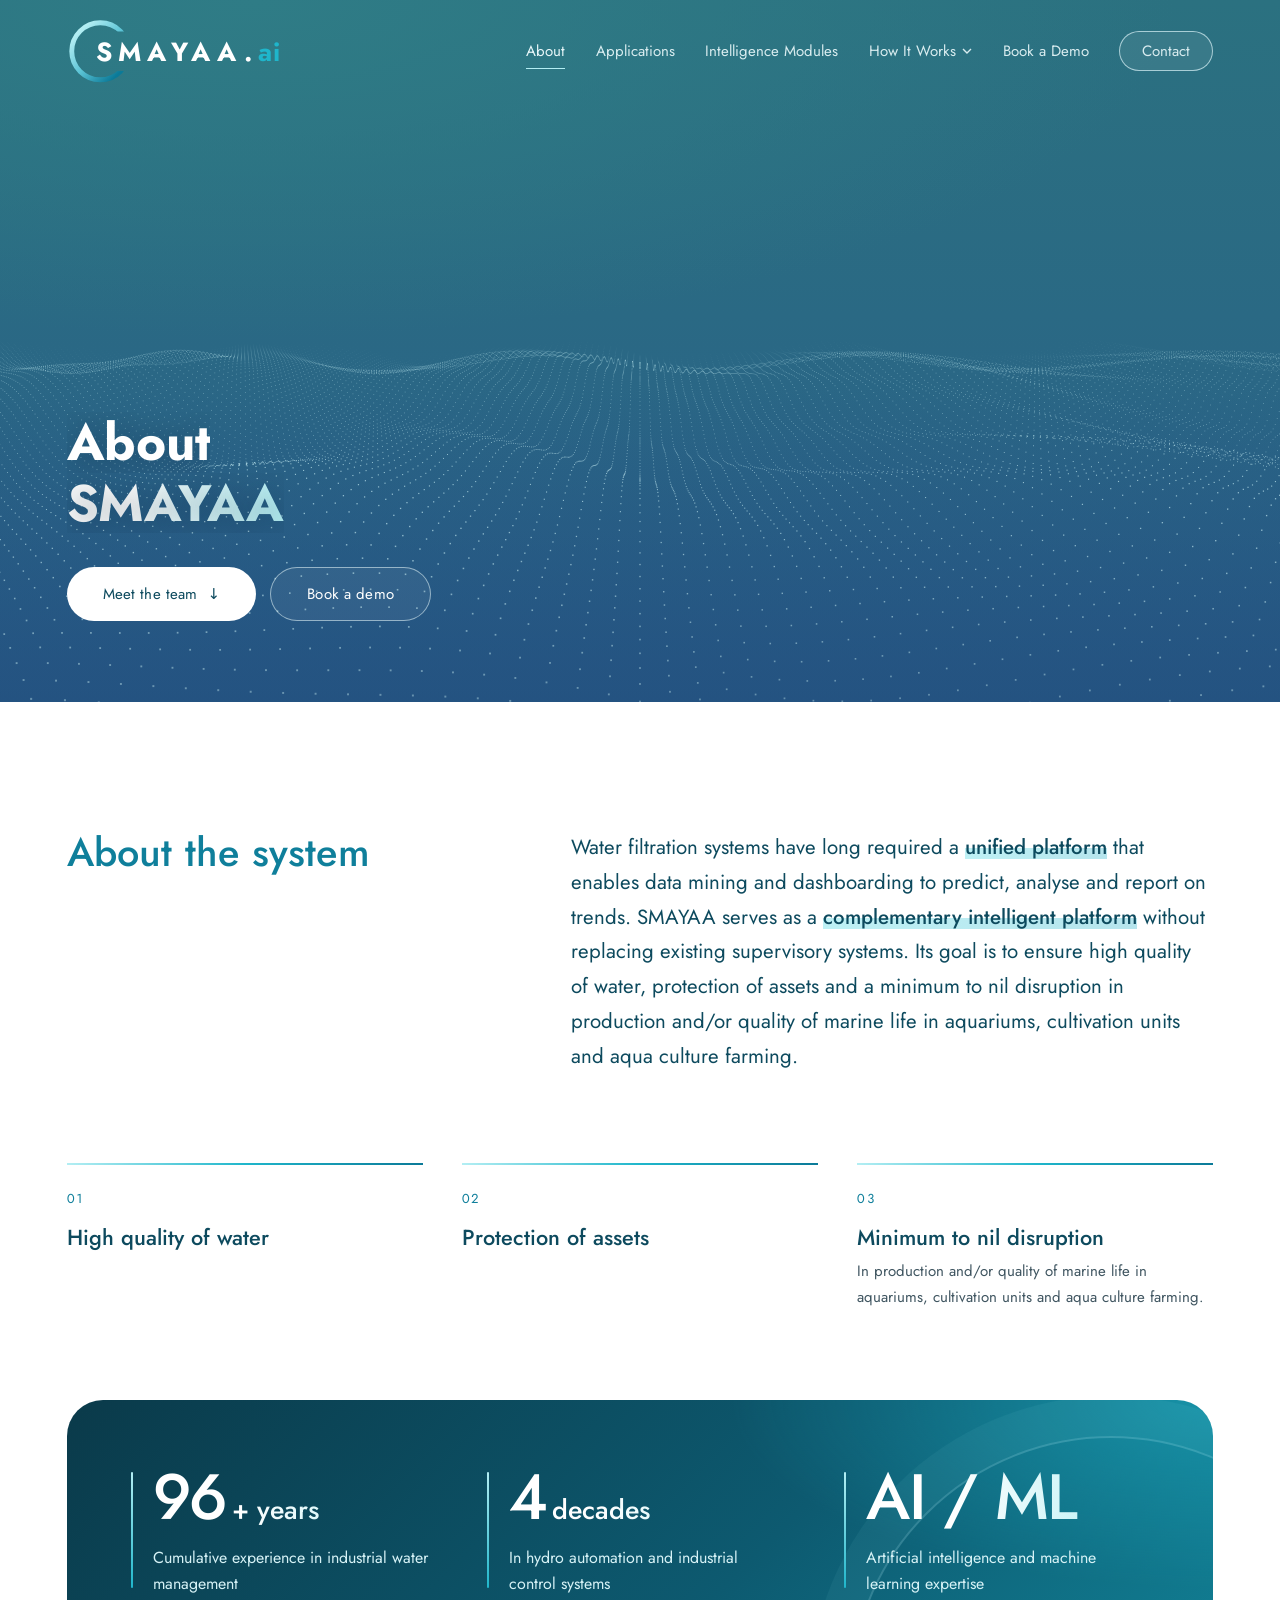
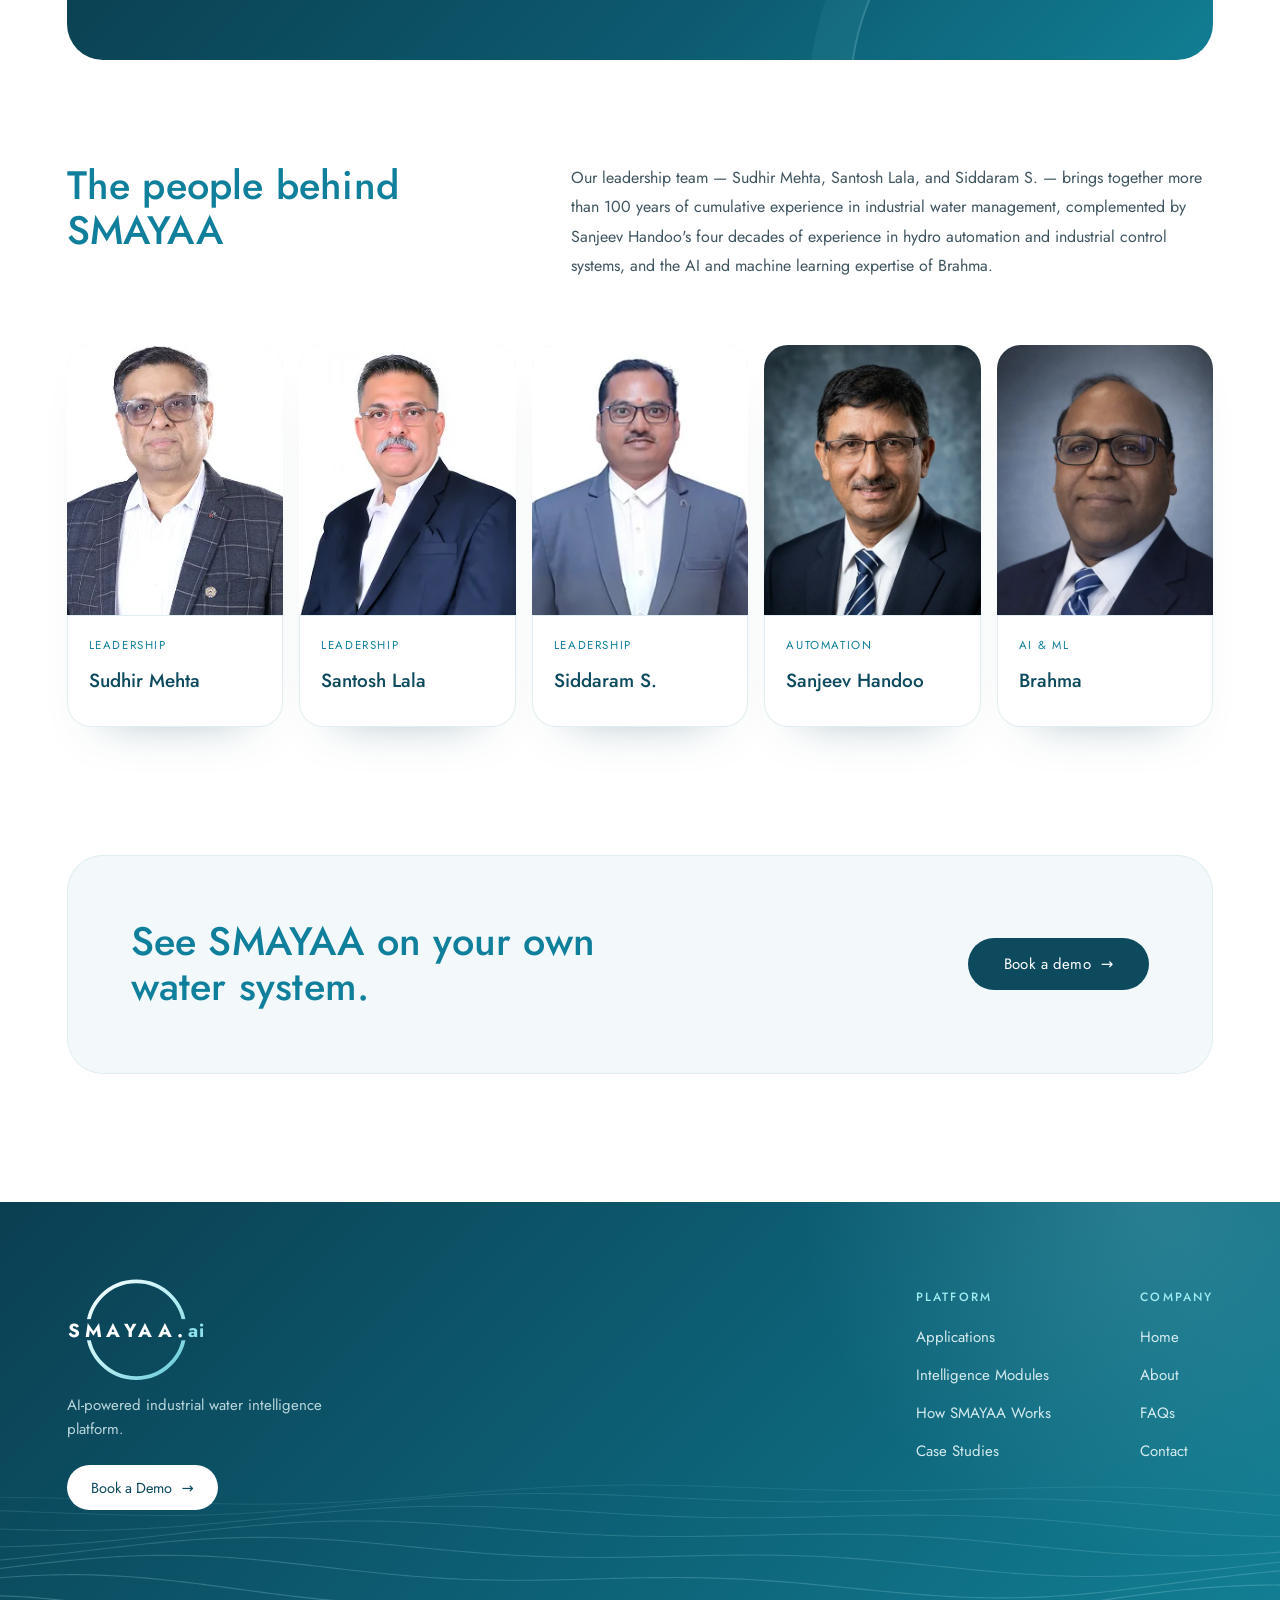
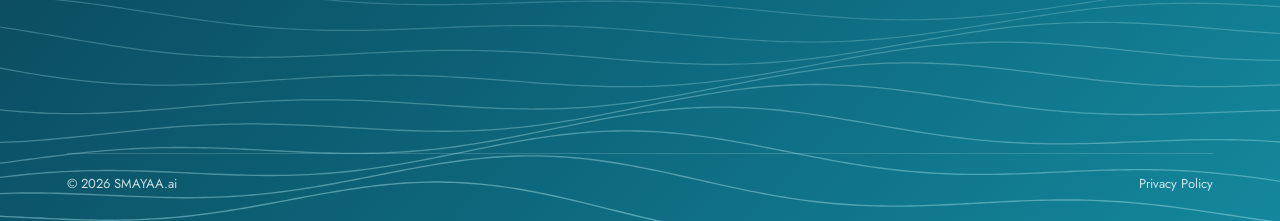
==== commit 72895521: "About: remove the team card descriptions Co-Authored-By: Claude Opus 5.5 <noreply@anthropic.com>" ====
--- a/about.html
+++ b/about.html
@@ -232,11 +232,11 @@
         <p class="rv">Our leadership team — Sudhir Mehta, Santosh Lala, and Siddaram S. — brings together more than 100 years of cumulative experience in industrial water management, complemented by Sanjeev Handoo's four decades of experience in hydro automation and industrial control systems, and the AI and machine learning expertise of Brahma.</p>
       </div>
       <ul class="team">
-        <li class="tm rv"><span class="ph"><img src="img/team-sudhir-mehta.webp" width="234" height="293" loading="lazy" decoding="async" alt="Sudhir Mehta"></span><span class="k">Leadership</span><h3>Sudhir Mehta</h3><p>Industrial water management</p></li>
-        <li class="tm rv"><span class="ph"><img src="img/team-santosh-lala.webp" width="235" height="294" loading="lazy" decoding="async" alt="Santosh Lala"></span><span class="k">Leadership</span><h3>Santosh Lala</h3><p>Industrial water management</p></li>
-        <li class="tm rv"><span class="ph"><img src="img/team-siddaram-s.webp" width="235" height="294" loading="lazy" decoding="async" alt="Siddaram S."></span><span class="k">Leadership</span><h3>Siddaram S.</h3><p>Industrial water management</p></li>
-        <li class="tm rv"><span class="ph"><img src="img/team-sanjeev-handoo.webp" width="480" height="600" loading="lazy" decoding="async" alt="Sanjeev Handoo"></span><span class="k">Automation</span><h3>Sanjeev Handoo</h3><p>Four decades in hydro automation and industrial control systems</p></li>
-        <li class="tm rv"><span class="ph"><img src="img/team-brahma.webp" width="480" height="600" loading="lazy" decoding="async" alt="Brahma"></span><span class="k">AI &amp; ML</span><h3>Brahma</h3><p>AI and machine learning expertise</p></li>
+        <li class="tm rv"><span class="ph"><img src="img/team-sudhir-mehta.webp" width="234" height="293" loading="lazy" decoding="async" alt="Sudhir Mehta"></span><span class="k">Leadership</span><h3>Sudhir Mehta</h3></li>
+        <li class="tm rv"><span class="ph"><img src="img/team-santosh-lala.webp" width="235" height="294" loading="lazy" decoding="async" alt="Santosh Lala"></span><span class="k">Leadership</span><h3>Santosh Lala</h3></li>
+        <li class="tm rv"><span class="ph"><img src="img/team-siddaram-s.webp" width="235" height="294" loading="lazy" decoding="async" alt="Siddaram S."></span><span class="k">Leadership</span><h3>Siddaram S.</h3></li>
+        <li class="tm rv"><span class="ph"><img src="img/team-sanjeev-handoo.webp" width="480" height="600" loading="lazy" decoding="async" alt="Sanjeev Handoo"></span><span class="k">Automation</span><h3>Sanjeev Handoo</h3></li>
+        <li class="tm rv"><span class="ph"><img src="img/team-brahma.webp" width="480" height="600" loading="lazy" decoding="async" alt="Brahma"></span><span class="k">AI &amp; ML</span><h3>Brahma</h3></li>
       </ul>
     </div>
   </section>
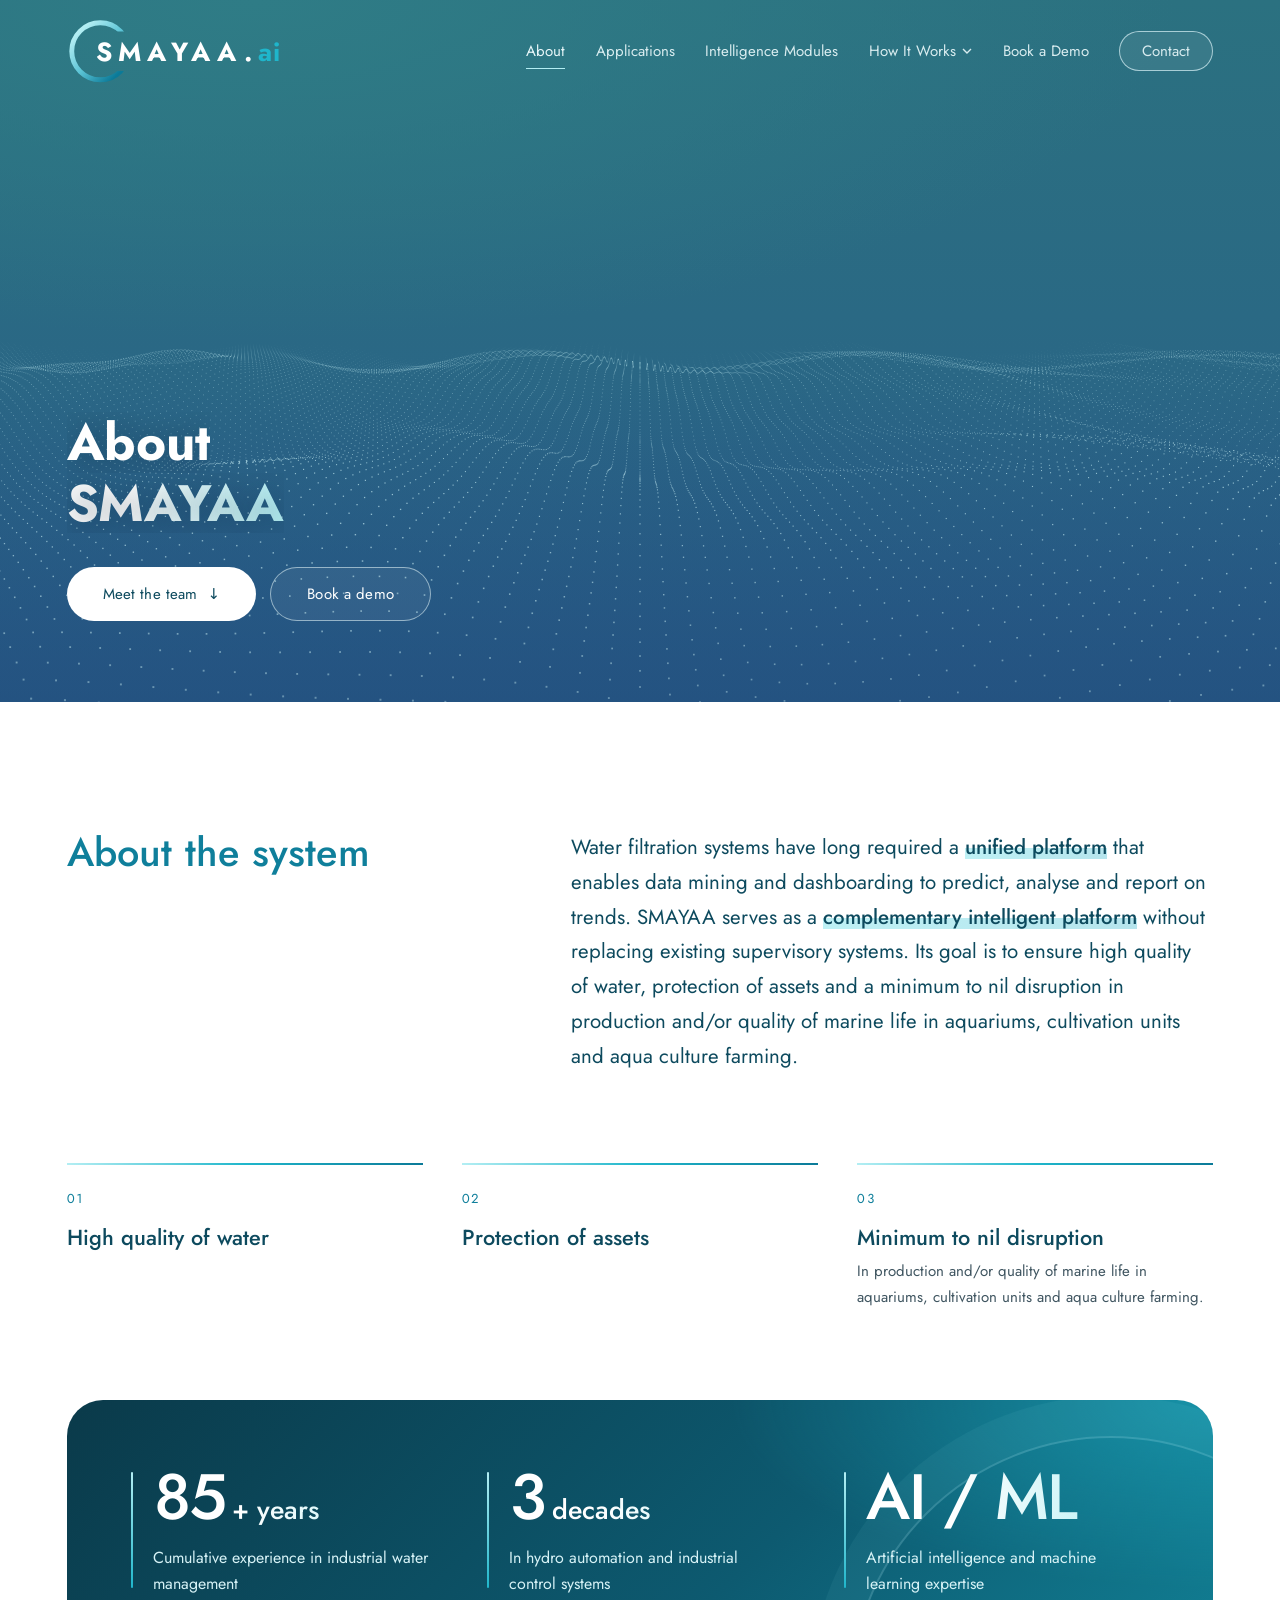
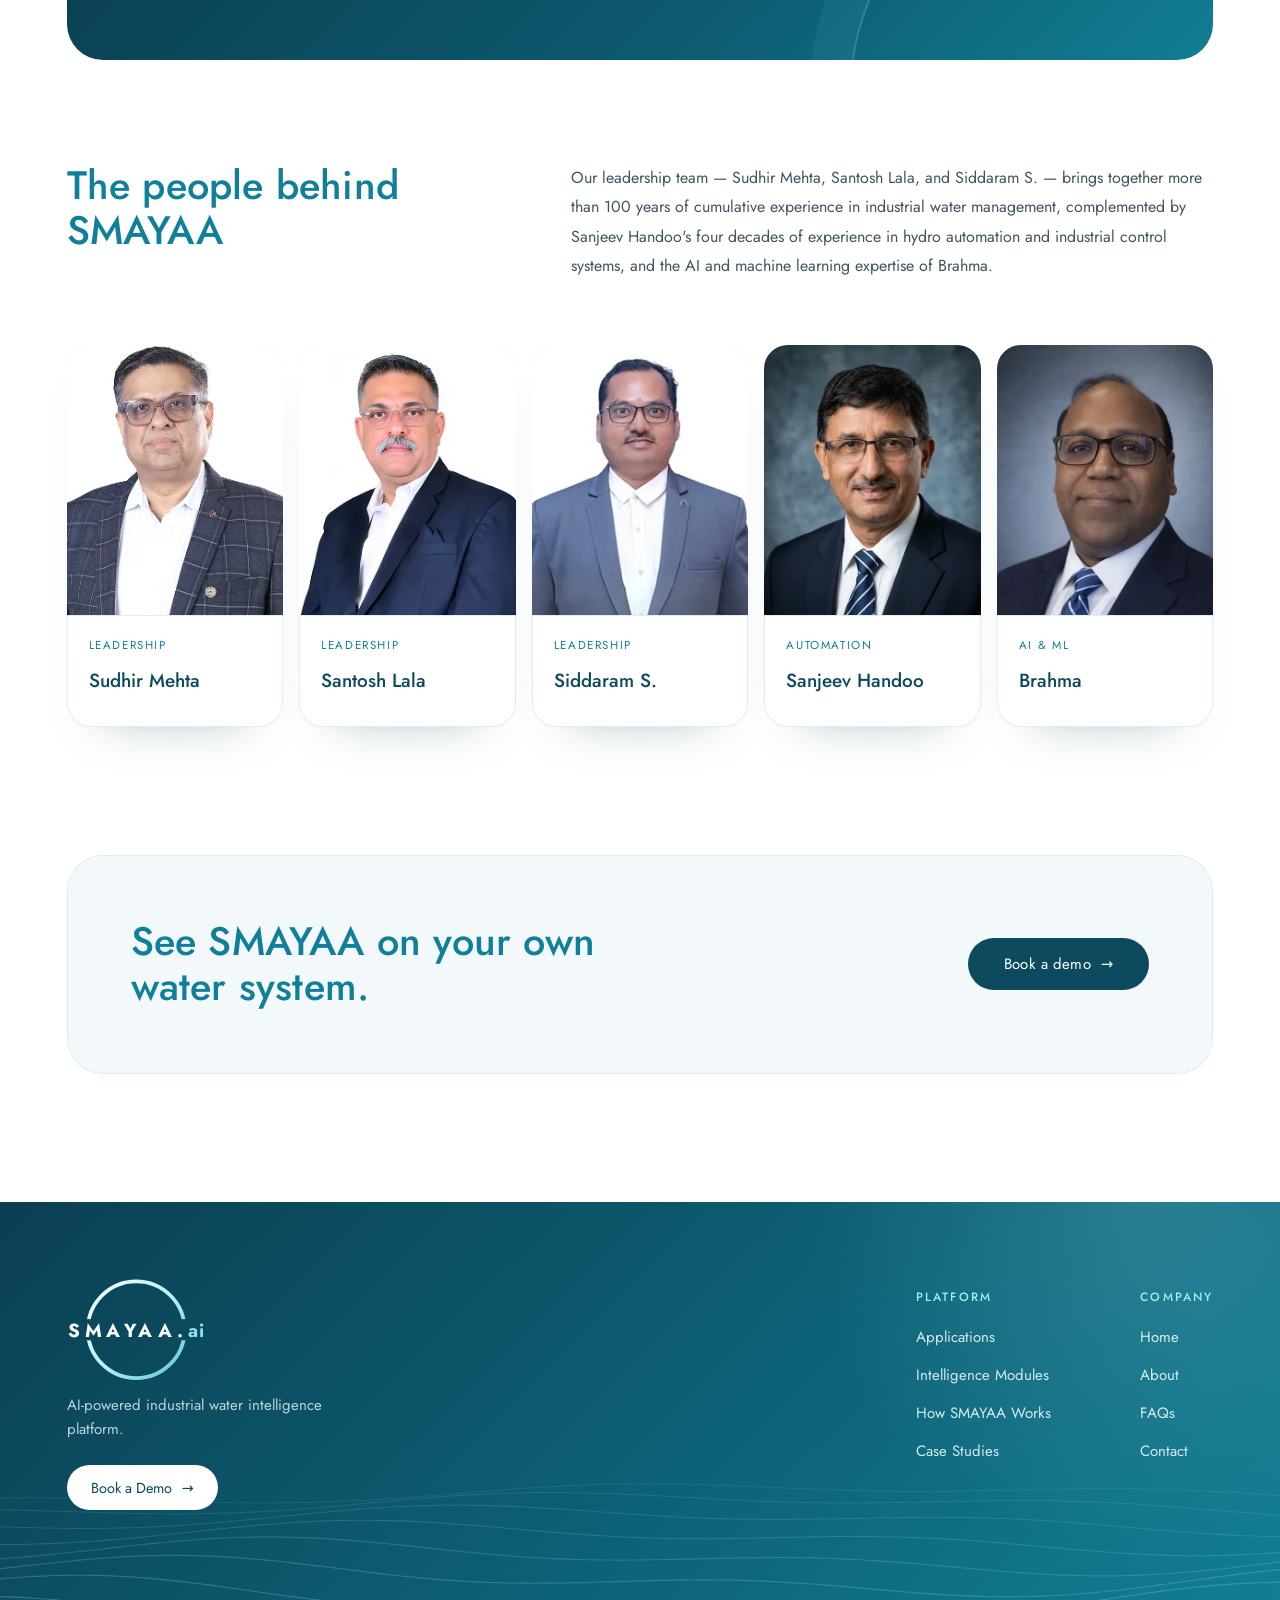
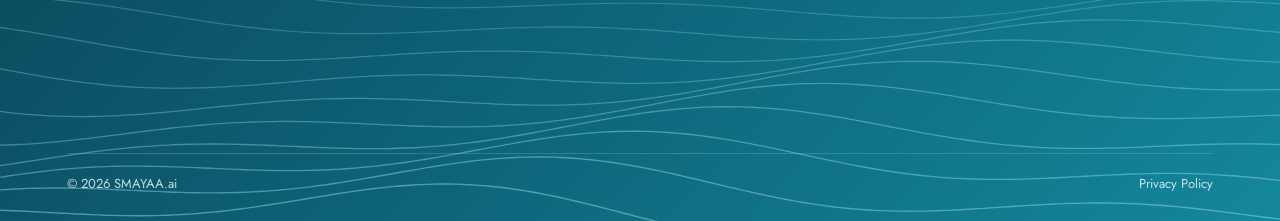
==== commit 34de5686: "Modules: one pinned laptop; intro on the coming-soon blue - Intelligence Modules: a single pinned ca" ====
--- a/about.html
+++ b/about.html
@@ -30,7 +30,7 @@
   {"@type":"ListItem","position":2,"name":"About","item":"https://smayaa.ai/about"}]}
 ]}
 </script>
-<link rel="stylesheet" href="assets/site.css?v=0da2af27">
+<link rel="stylesheet" href="assets/site.css?v=9e28ac63">
 <style>
 .btn-light{background:#fff;color:var(--deep)}
 .btn-light:hover{color:#fff}
@@ -289,8 +289,8 @@
 </footer>
 
 
-<script src="assets/site.js?v=b1d422b8" defer></script>
-<script src="assets/net.js?v=be59d167" defer></script>
+<script src="assets/site.js?v=1c6a055c" defer></script>
+<script src="assets/net.js?v=ac54335a" defer></script>
 <script src="assets/about.js?v=1290c23f" defer></script>
 <script src="assets/logo.js?v=650fa6c9" defer></script>
 </body>
--- a/assets/site.css
+++ b/assets/site.css
@@ -18,13 +18,17 @@
 section{position:relative}
 
 /* ---------- loader ---------- */
-#loader{position:fixed;inset:0;background:#fff;z-index:90;display:none}
+/* like the hosted coming-soon page: the loader is see-through, so the logo plays over the hero's blue gradient
+   and particle wave from the first frame (it only catches "click to skip") */
+#loader{position:fixed;inset:0;z-index:90;display:none;background:transparent}
+html.loading #opener tspan:first-child{fill:#fff}
+html.loading .scroll-cue{visibility:hidden}
 #stage{position:fixed;z-index:95;left:50%;top:50%;width:0;height:0;display:none;pointer-events:none;will-change:left,top,width,height}
 #stage svg,#brandSlot svg{width:100%;height:100%}
 html.js.loading #loader,html.js #stage{display:block}
 html.js.loading{overflow:hidden}
 html.js.loading body{overflow:hidden}
-#loader .skip{position:absolute;right:20px;bottom:18px;font-size:12px;letter-spacing:.18em;text-transform:uppercase;color:#7b95a0;opacity:0;animation:fadeIn .6s 1.2s forwards}
+#loader .skip{position:absolute;right:20px;bottom:18px;font-size:12px;letter-spacing:.18em;text-transform:uppercase;color:rgba(223,244,247,.7);opacity:0;animation:fadeIn .6s 1.2s forwards;z-index:1}
 @keyframes fadeIn{to{opacity:1}}
 #opener tspan{transition:fill .7s ease}
 #opener.on-dark tspan:first-child{fill:#fff}
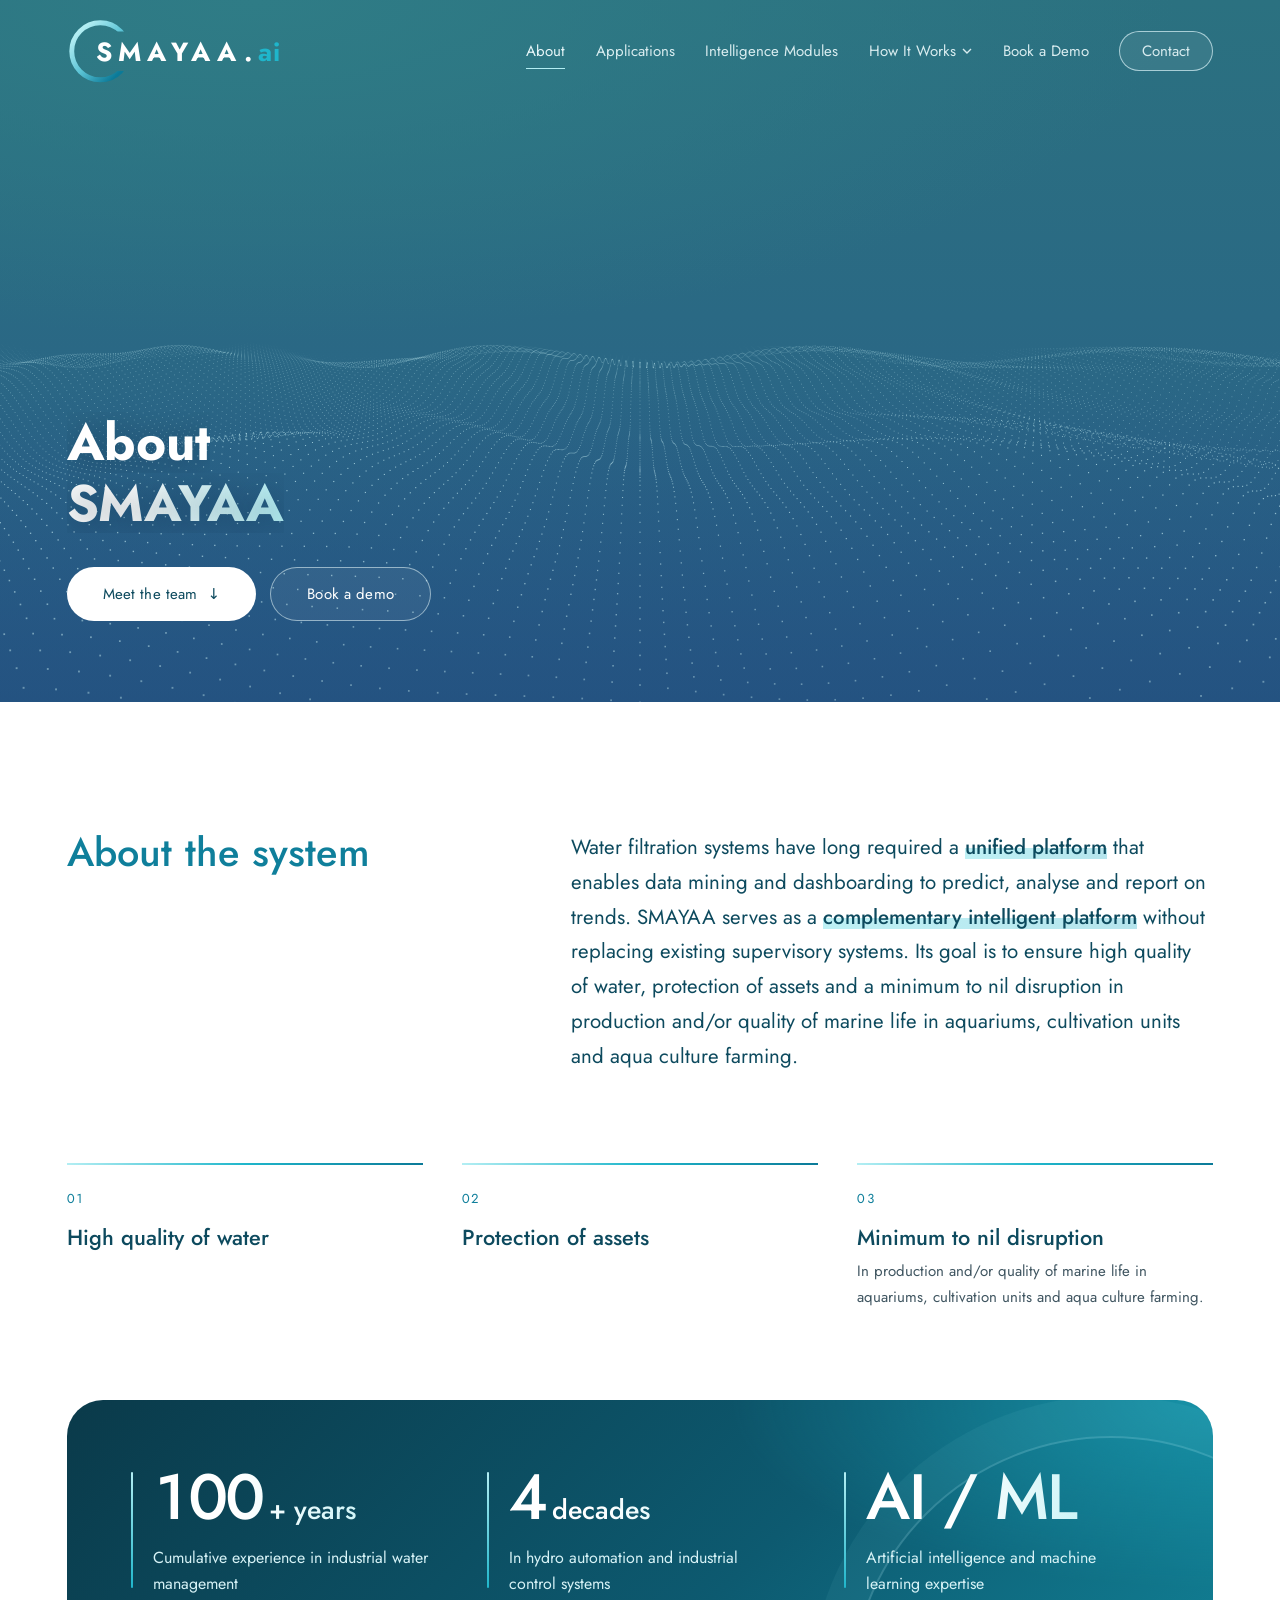
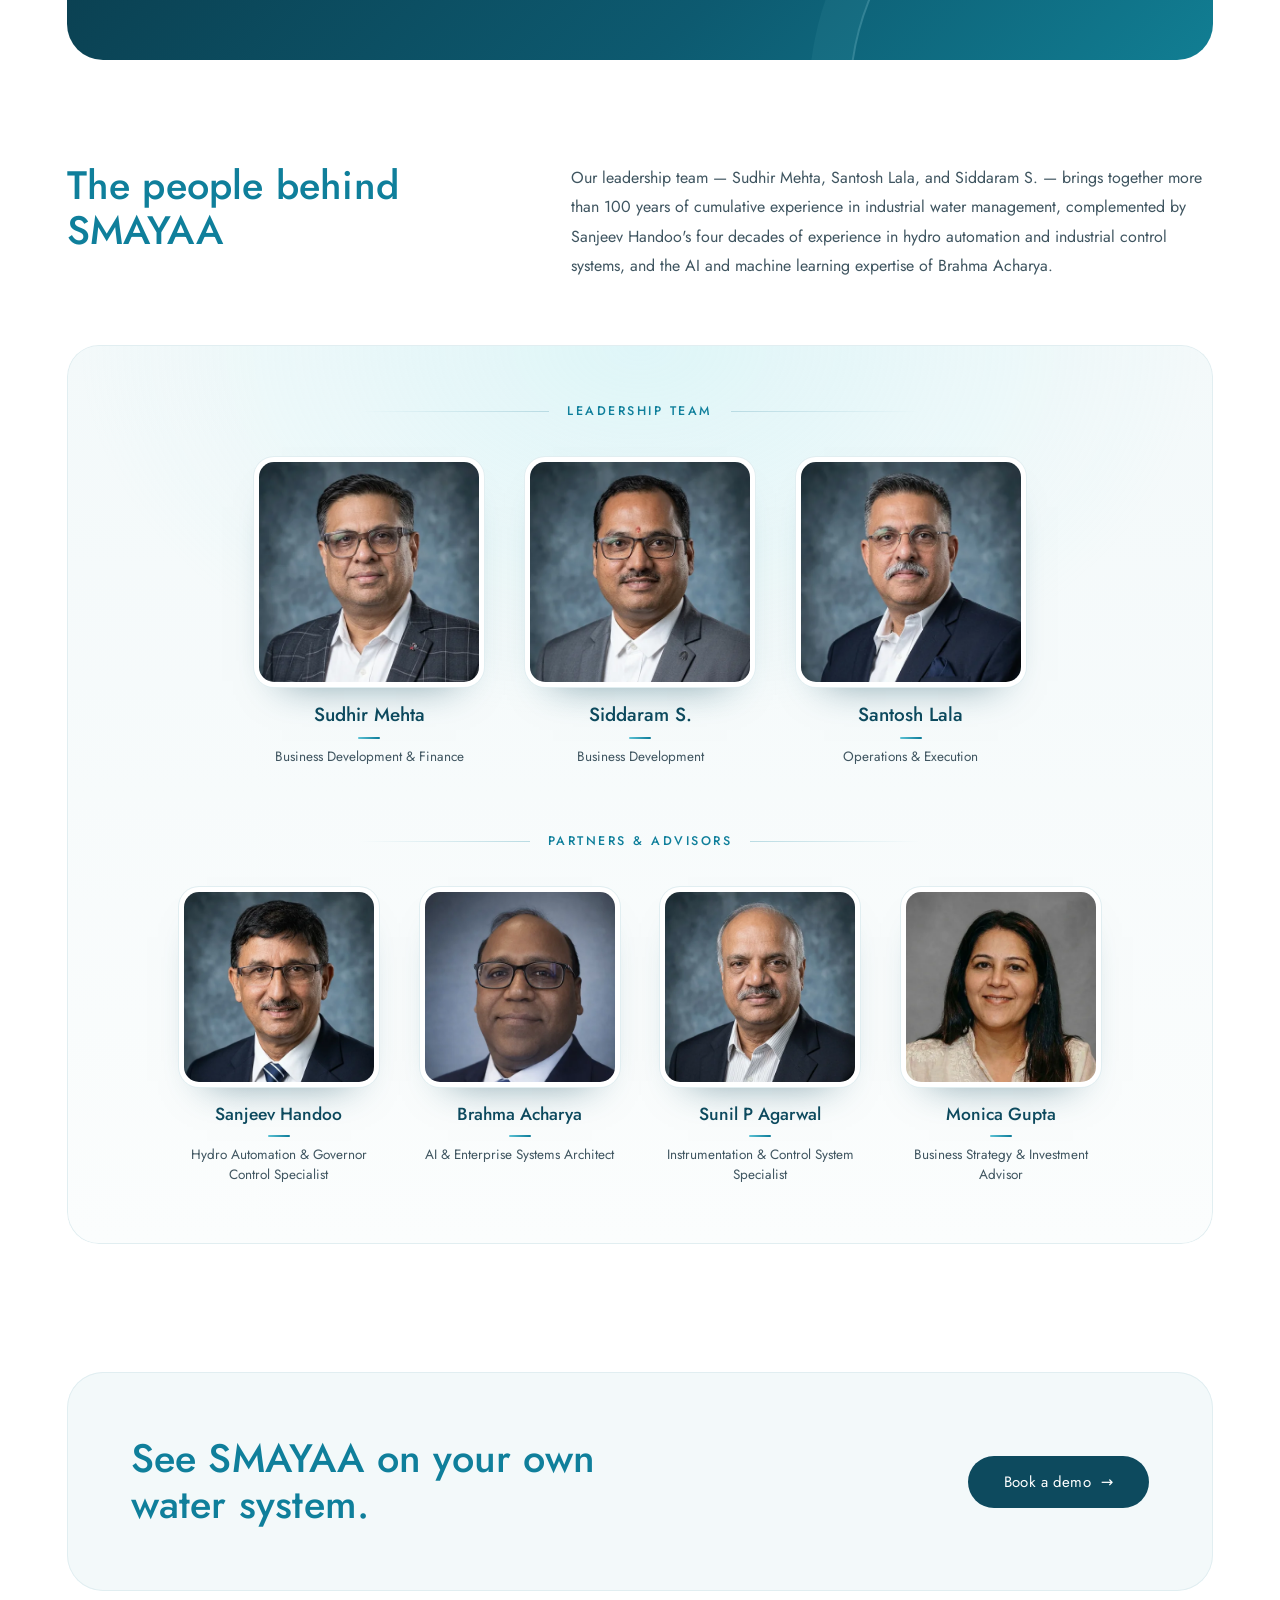
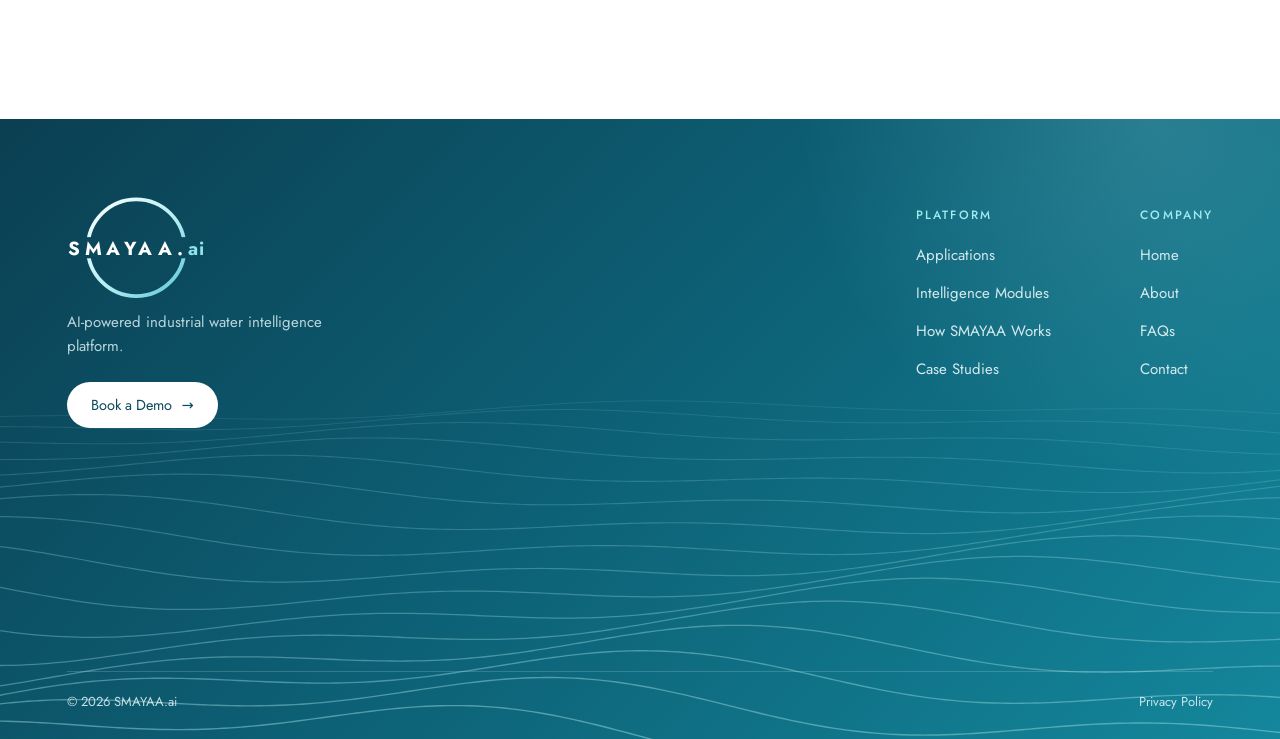
==== commit 8b08a81e: "About: leadership team and partners & advisors - Leadership Team: Sudhir Mehta, Siddaram S., Santosh" ====
--- a/about.html
+++ b/about.html
@@ -88,35 +88,44 @@
 .pp-top{display:grid;grid-template-columns:minmax(0,.8fr) minmax(0,1.2fr);gap:clamp(28px,6vw,110px);align-items:start;margin-bottom:clamp(44px,5vw,72px)}
 .pp-top h2{margin:0}
 .pp-top p{margin:0;font-size:clamp(16px,1.25vw,19px);line-height:1.85;color:var(--muted)}
-.team{display:grid;grid-template-columns:repeat(5,minmax(0,1fr));gap:16px;list-style:none;margin:0;padding:0}
-.tm{position:relative;overflow:hidden;isolation:isolate;padding:26px 22px 24px;border-radius:24px;background:#fff;box-shadow:inset 0 0 0 1px #e1eef1,0 26px 50px -40px rgba(13,74,94,.5)}
-html.js .tm.rv{transition:opacity .9s var(--ease),transform .9s var(--ease),box-shadow .5s}
-.tm::before{content:"";position:absolute;inset:0;z-index:-1;opacity:0;transition:opacity .4s;background:radial-gradient(260px circle at var(--mx,50%) var(--my,0%),rgba(31,182,203,.14),transparent 70%)}
-html.js .tm.rv.in:hover,.tm:hover{transform:translateY(-6px);box-shadow:inset 0 0 0 1px #b9e2ea,0 30px 50px -34px rgba(13,74,94,.55);transition-delay:0s}
-.tm:hover::before{opacity:1}
-.tm .ph{display:block;margin:-26px -22px 20px;aspect-ratio:4/5;overflow:hidden;background:linear-gradient(180deg,#eef7f9,#dbeff3)}
-.tm .ph img{display:block;width:100%;height:100%;object-fit:cover;object-position:50% 12%;transition:transform .9s var(--ease)}
-.tm:hover .ph img{transform:scale(1.045)}
-.tm .ph::after{content:"";position:absolute;left:0;right:0;top:0;aspect-ratio:4/5;pointer-events:none;box-shadow:inset 0 -1px 0 #e1eef1}
-.tm h3{margin:0 0 6px;font-size:19px;font-weight:500;color:var(--deep)}
-.tm .k{display:block;margin-bottom:12px;font-size:11.5px;letter-spacing:.14em;text-transform:uppercase;color:var(--teal)}
-.tm p{margin:0;font-size:14px;line-height:1.6;color:var(--muted)}
-.team .tm:nth-child(2){transition-delay:.08s}.team .tm:nth-child(3){transition-delay:.16s}.team .tm:nth-child(4){transition-delay:.24s}.team .tm:nth-child(5){transition-delay:.32s}
+/* people: one soft panel, centred groups; leadership a touch larger than partners */
+.tpanel{position:relative;overflow:hidden;padding:clamp(36px,4.4vw,64px) clamp(18px,3vw,48px) clamp(40px,4.6vw,68px);border-radius:32px;
+  background:radial-gradient(70% 60% at 50% 0%,rgba(179,238,243,.32),transparent 70%),linear-gradient(180deg,#f3f9fa,#fbfdfd);box-shadow:inset 0 0 0 1px #e1eef1}
+.tgroup+.tgroup{margin-top:clamp(44px,5vw,72px)}
+.tg-h{display:flex;align-items:center;justify-content:center;gap:18px;margin:0 auto clamp(26px,2.8vw,38px);max-width:560px;font-size:12.5px;font-weight:500;letter-spacing:.2em;text-transform:uppercase;color:var(--teal)}
+.tg-h::before,.tg-h::after{content:"";flex:1;height:1px;background:linear-gradient(90deg,transparent,#b9dbe3)}
+.tg-h::after{background:linear-gradient(90deg,#b9dbe3,transparent)}
+.team{display:flex;flex-wrap:wrap;justify-content:center;gap:34px clamp(22px,3.2vw,48px);list-style:none;margin:0;padding:0}
+.tm{position:relative;width:200px;text-align:center}
+.team.lead .tm{width:230px}
+html.js .tm.rv{transition:opacity .9s var(--ease),transform .9s var(--ease)}
+.tm .ph{position:relative;display:block;aspect-ratio:1;border-radius:20px;margin-bottom:16px;padding:5px;background:#fff;
+  box-shadow:0 0 0 1px #e1eef1,0 22px 40px -28px rgba(13,74,94,.6);transition:box-shadow .5s var(--ease),transform .5s var(--ease)}
+.tm .ph img{display:block;width:100%;height:100%;border-radius:15px;object-fit:cover;object-position:50% 18%;transition:transform .8s var(--ease)}
+.tm .ph{overflow:hidden}
+.tm:hover .ph{transform:translateY(-5px);box-shadow:0 0 0 2px #5cc4d6,0 30px 46px -28px rgba(13,74,94,.6)}
+.tm:hover .ph img{transform:scale(1.04)}
+.tm h3{margin:0;font-size:17.5px;font-weight:500;line-height:1.3;color:var(--deep)}
+.team.lead .tm h3{font-size:19px}
+.tm h3::after{content:"";display:block;width:22px;height:2px;margin:9px auto 8px;border-radius:2px;background:linear-gradient(90deg,#5cc4d6,#0b7a98);transition:width .5s var(--ease)}
+.tm:hover h3::after{width:44px}
+.tm .k{display:block;font-size:13.5px;line-height:1.5;color:var(--muted)}
 
 /* ---------- call to action ---------- */
 .cta-band{padding:0 0 clamp(80px,10vw,140px)}
 .cta-box{border-radius:36px;padding:clamp(36px,5vw,72px);display:flex;flex-wrap:wrap;align-items:center;justify-content:space-between;gap:24px 40px;background:var(--soft);box-shadow:inset 0 0 0 1px #e1eef1}
 .cta-box h2{margin:0;max-width:22ch}
 
-@media (max-width:1100px){.team{grid-template-columns:repeat(3,minmax(0,1fr))}}
 @media (max-width:900px){
   .ab-top,.pp-top{grid-template-columns:1fr}
   .goals,.xb-box{grid-template-columns:1fr}
-  .team{grid-template-columns:repeat(2,minmax(0,1fr))}
 }
 @media (max-width:560px){
   .hero-act .btn{flex:1;justify-content:center;white-space:nowrap;padding-inline:18px}
-  .team{grid-template-columns:1fr}
+  .team{gap:28px 14px}
+  .tm,.team.lead .tm{width:calc(50% - 7px)}
+  .tm .k{font-size:12.5px}
+  .tpanel{border-radius:24px}
   .xb-box,.cta-box{border-radius:26px}
 }
 @media (prefers-reduced-motion:reduce){.hl,.goal::after{transition:none}}
@@ -229,15 +238,27 @@
     <div class="wrap">
       <div class="pp-top">
         <h2 id="pp-title" class="rv">The people behind SMAYAA</h2>
-        <p class="rv">Our leadership team — Sudhir Mehta, Santosh Lala, and Siddaram S. — brings together more than 100 years of cumulative experience in industrial water management, complemented by Sanjeev Handoo's four decades of experience in hydro automation and industrial control systems, and the AI and machine learning expertise of Brahma.</p>
-      </div>
-      <ul class="team">
-        <li class="tm rv"><span class="ph"><img src="img/team-sudhir-mehta.webp" width="234" height="293" loading="lazy" decoding="async" alt="Sudhir Mehta"></span><span class="k">Leadership</span><h3>Sudhir Mehta</h3></li>
-        <li class="tm rv"><span class="ph"><img src="img/team-santosh-lala.webp" width="235" height="294" loading="lazy" decoding="async" alt="Santosh Lala"></span><span class="k">Leadership</span><h3>Santosh Lala</h3></li>
-        <li class="tm rv"><span class="ph"><img src="img/team-siddaram-s.webp" width="235" height="294" loading="lazy" decoding="async" alt="Siddaram S."></span><span class="k">Leadership</span><h3>Siddaram S.</h3></li>
-        <li class="tm rv"><span class="ph"><img src="img/team-sanjeev-handoo.webp" width="480" height="600" loading="lazy" decoding="async" alt="Sanjeev Handoo"></span><span class="k">Automation</span><h3>Sanjeev Handoo</h3></li>
-        <li class="tm rv"><span class="ph"><img src="img/team-brahma.webp" width="480" height="600" loading="lazy" decoding="async" alt="Brahma"></span><span class="k">AI &amp; ML</span><h3>Brahma</h3></li>
-      </ul>
+        <p class="rv">Our leadership team — Sudhir Mehta, Santosh Lala, and Siddaram S. — brings together more than 100 years of cumulative experience in industrial water management, complemented by Sanjeev Handoo's four decades of experience in hydro automation and industrial control systems, and the AI and machine learning expertise of Brahma Acharya.</p>
+      </div>
+      <div class="tpanel">
+        <div class="tgroup">
+          <h3 class="tg-h rv">Leadership Team</h3>
+          <ul class="team lead">
+            <li class="tm rv"><span class="ph"><img src="img/team-sudhir-mehta.webp" width="480" height="600" loading="lazy" decoding="async" alt="Sudhir Mehta"></span><h3>Sudhir Mehta</h3><span class="k">Business Development &amp; Finance</span></li>
+            <li class="tm rv"><span class="ph"><img src="img/team-siddaram-s.webp" width="480" height="600" loading="lazy" decoding="async" alt="Siddaram S."></span><h3>Siddaram S.</h3><span class="k">Business Development</span></li>
+            <li class="tm rv"><span class="ph"><img src="img/team-santosh-lala.webp" width="480" height="600" loading="lazy" decoding="async" alt="Santosh Lala"></span><h3>Santosh Lala</h3><span class="k">Operations &amp; Execution</span></li>
+          </ul>
+        </div>
+        <div class="tgroup">
+          <h3 class="tg-h rv">Partners &amp; Advisors</h3>
+          <ul class="team">
+            <li class="tm rv"><span class="ph"><img src="img/team-sanjeev-handoo.webp" width="480" height="600" loading="lazy" decoding="async" alt="Sanjeev Handoo"></span><h3>Sanjeev Handoo</h3><span class="k">Hydro Automation &amp; Governor Control Specialist</span></li>
+            <li class="tm rv"><span class="ph"><img src="img/team-brahma.webp" width="480" height="600" loading="lazy" decoding="async" alt="Brahma Acharya"></span><h3>Brahma Acharya</h3><span class="k">AI &amp; Enterprise Systems Architect</span></li>
+            <li class="tm rv"><span class="ph"><img src="img/team-sunil-p.webp" width="480" height="600" loading="lazy" decoding="async" alt="Sunil P Agarwal"></span><h3>Sunil P Agarwal</h3><span class="k">Instrumentation &amp; Control System Specialist</span></li>
+            <li class="tm rv"><span class="ph"><img src="img/team-monica-gupta.webp" width="480" height="600" loading="lazy" decoding="async" alt="Monica Gupta"></span><h3>Monica Gupta</h3><span class="k">Business Strategy &amp; Investment Advisor</span></li>
+          </ul>
+        </div>
+      </div>
     </div>
   </section>
 
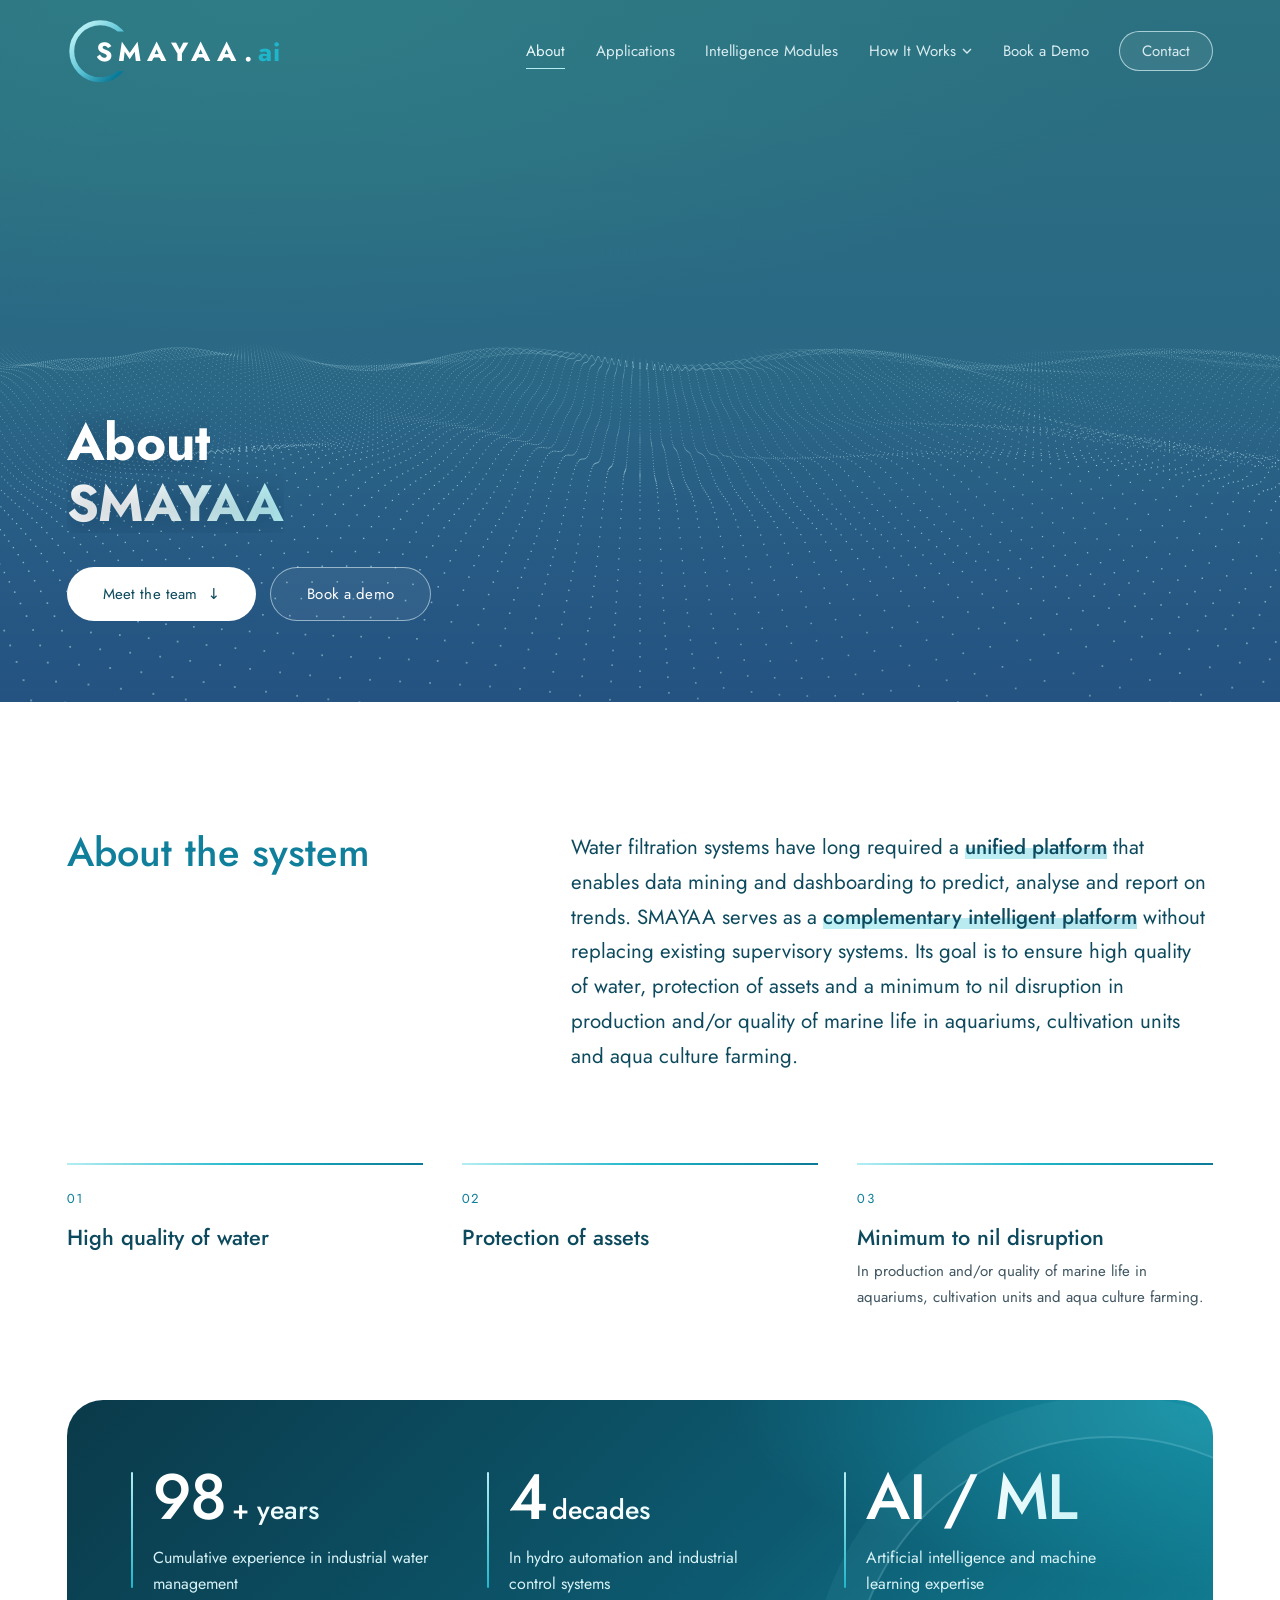
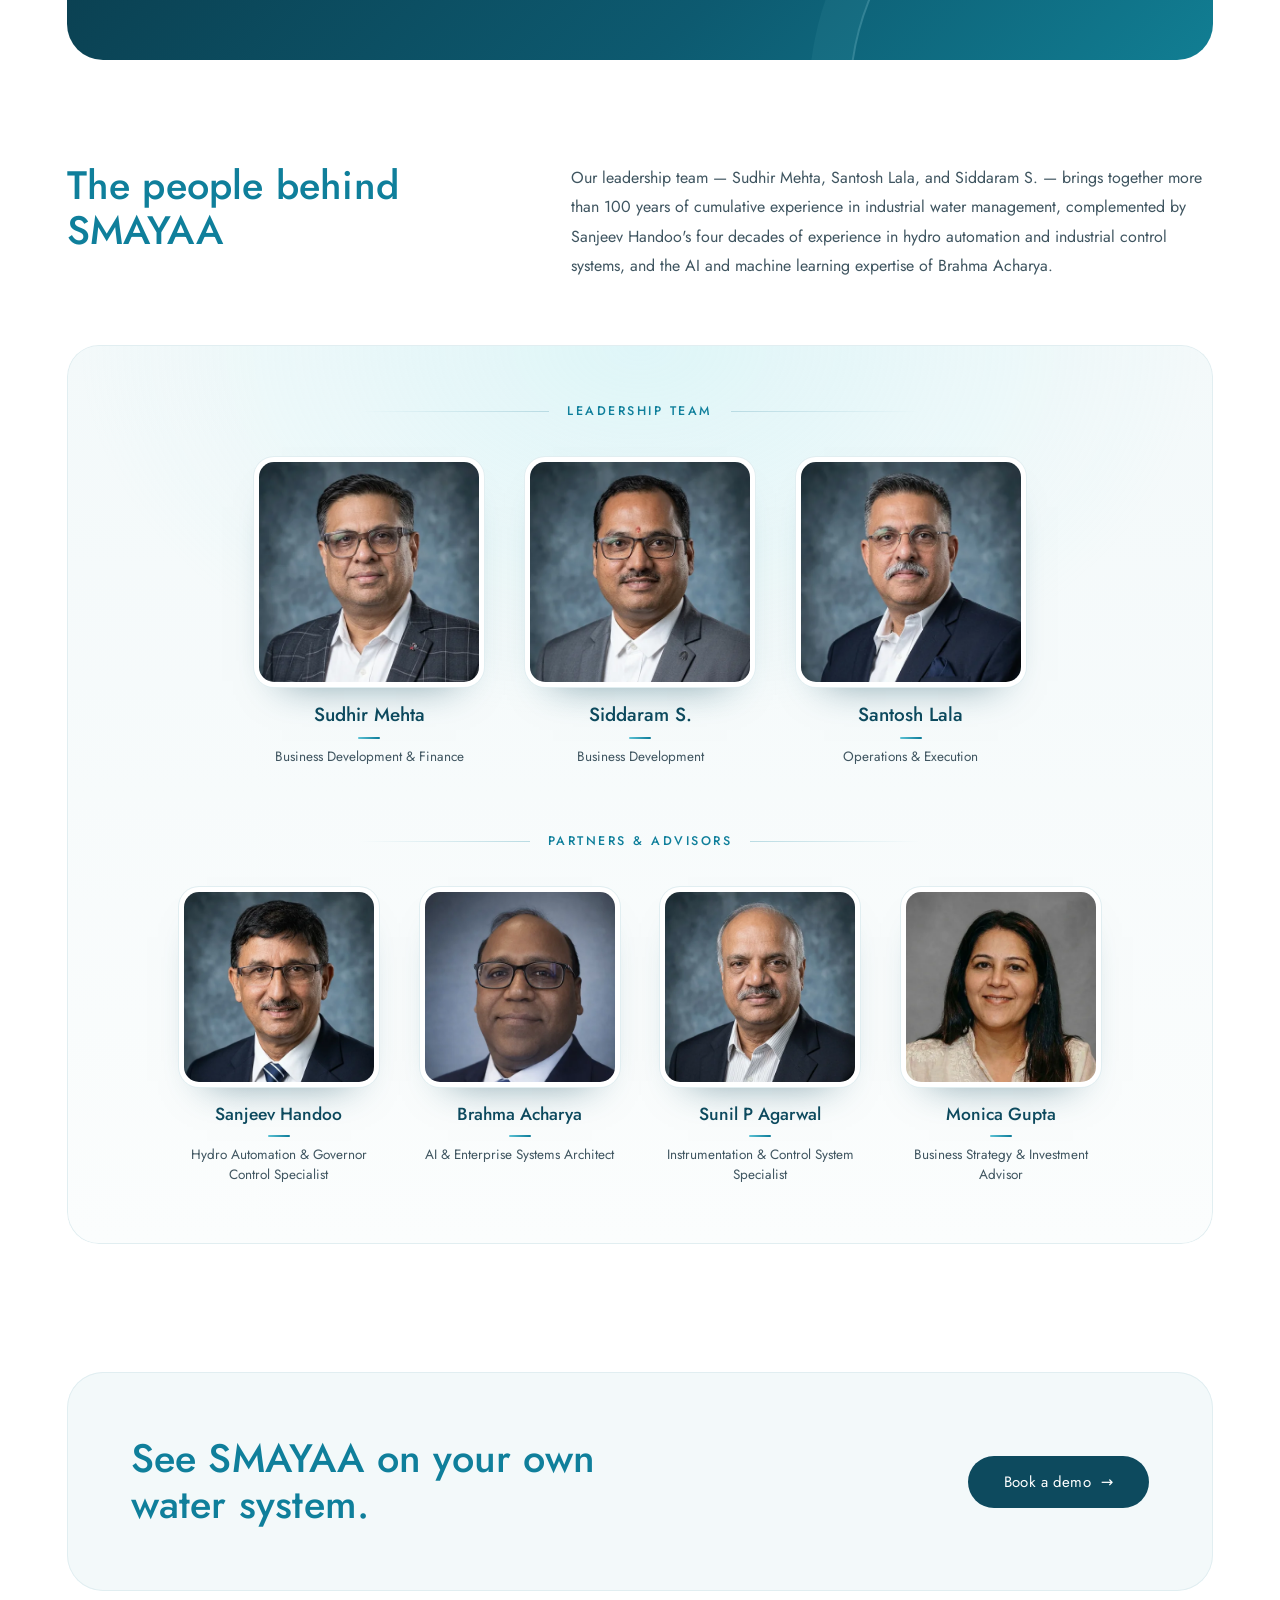
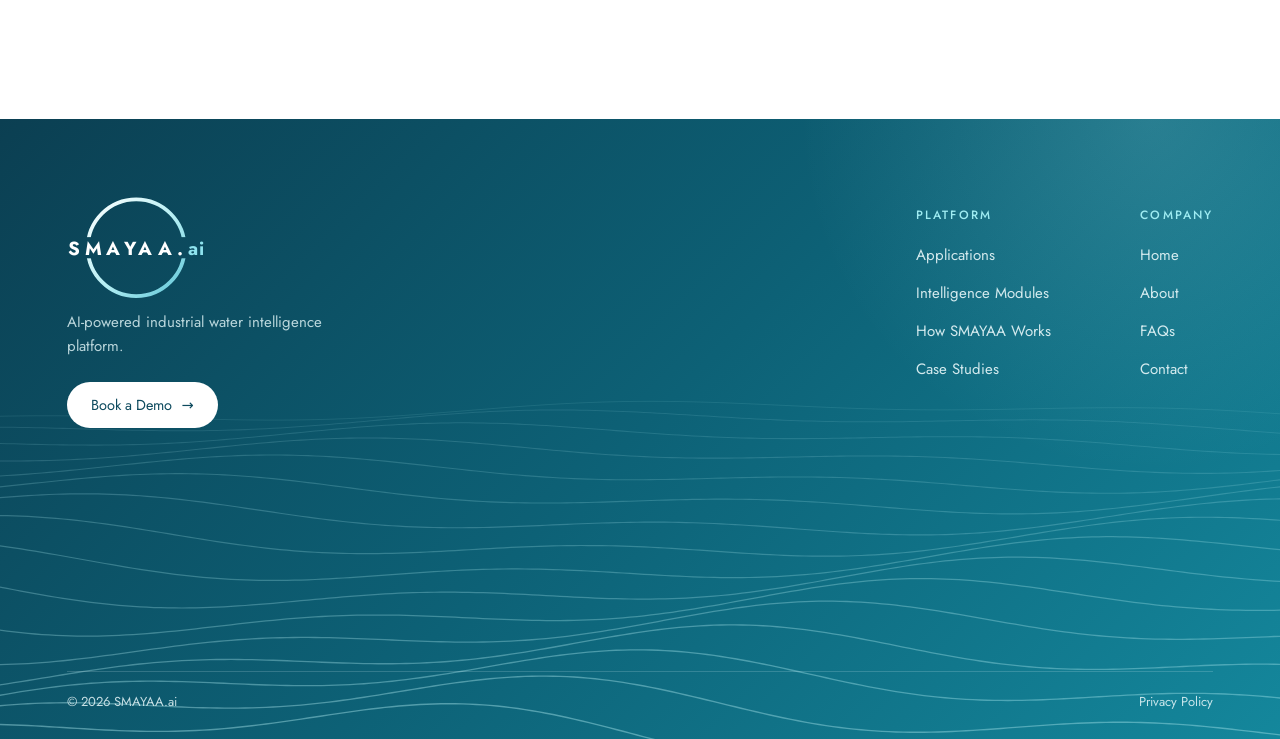
==== commit 49042123: "Mobile: touch targets, landscape layouts, lighter wave - Finger-sized hit areas on small links and b" ====
--- a/about.html
+++ b/about.html
@@ -30,7 +30,7 @@
   {"@type":"ListItem","position":2,"name":"About","item":"https://smayaa.ai/about"}]}
 ]}
 </script>
-<link rel="stylesheet" href="assets/site.css?v=9e28ac63">
+<link rel="stylesheet" href="assets/site.css?v=d2b06b60">
 <style>
 .btn-light{background:#fff;color:var(--deep)}
 .btn-light:hover{color:#fff}
@@ -311,7 +311,7 @@
 
 
 <script src="assets/site.js?v=1c6a055c" defer></script>
-<script src="assets/net.js?v=ac54335a" defer></script>
+<script src="assets/net.js?v=5e1564d4" defer></script>
 <script src="assets/about.js?v=1290c23f" defer></script>
 <script src="assets/logo.js?v=650fa6c9" defer></script>
 </body>
--- a/assets/site.css
+++ b/assets/site.css
@@ -149,3 +149,10 @@
 .nav>a[aria-current=page]{opacity:1}.nav>a[aria-current=page]::after{transform:scaleX(1)}
 .nav .dd:has([aria-current=page])>button{opacity:1}.nav .dd:has([aria-current=page])>button::after{transform:scaleX(1)}
 .dd-menu a[aria-current=page]{color:var(--teal);font-weight:500}
+
+/* ---------- touch screens: finger-sized hit areas (invisible, the layout does not move) ---------- */
+@media (pointer:coarse){
+  .foot-nav a,.foot-bot a,.cf-more,.cf-dots button,.cd .copy,.tools button,.ly .go{position:relative}
+  .foot-nav a::before,.foot-bot a::before,.cf-more::before,.cd .copy::before,.tools button::before,.ly .go::before{content:"";position:absolute;inset:-9px -8px}
+  .cf-dots button::before{content:"";position:absolute;inset:-16px -4px}
+}
